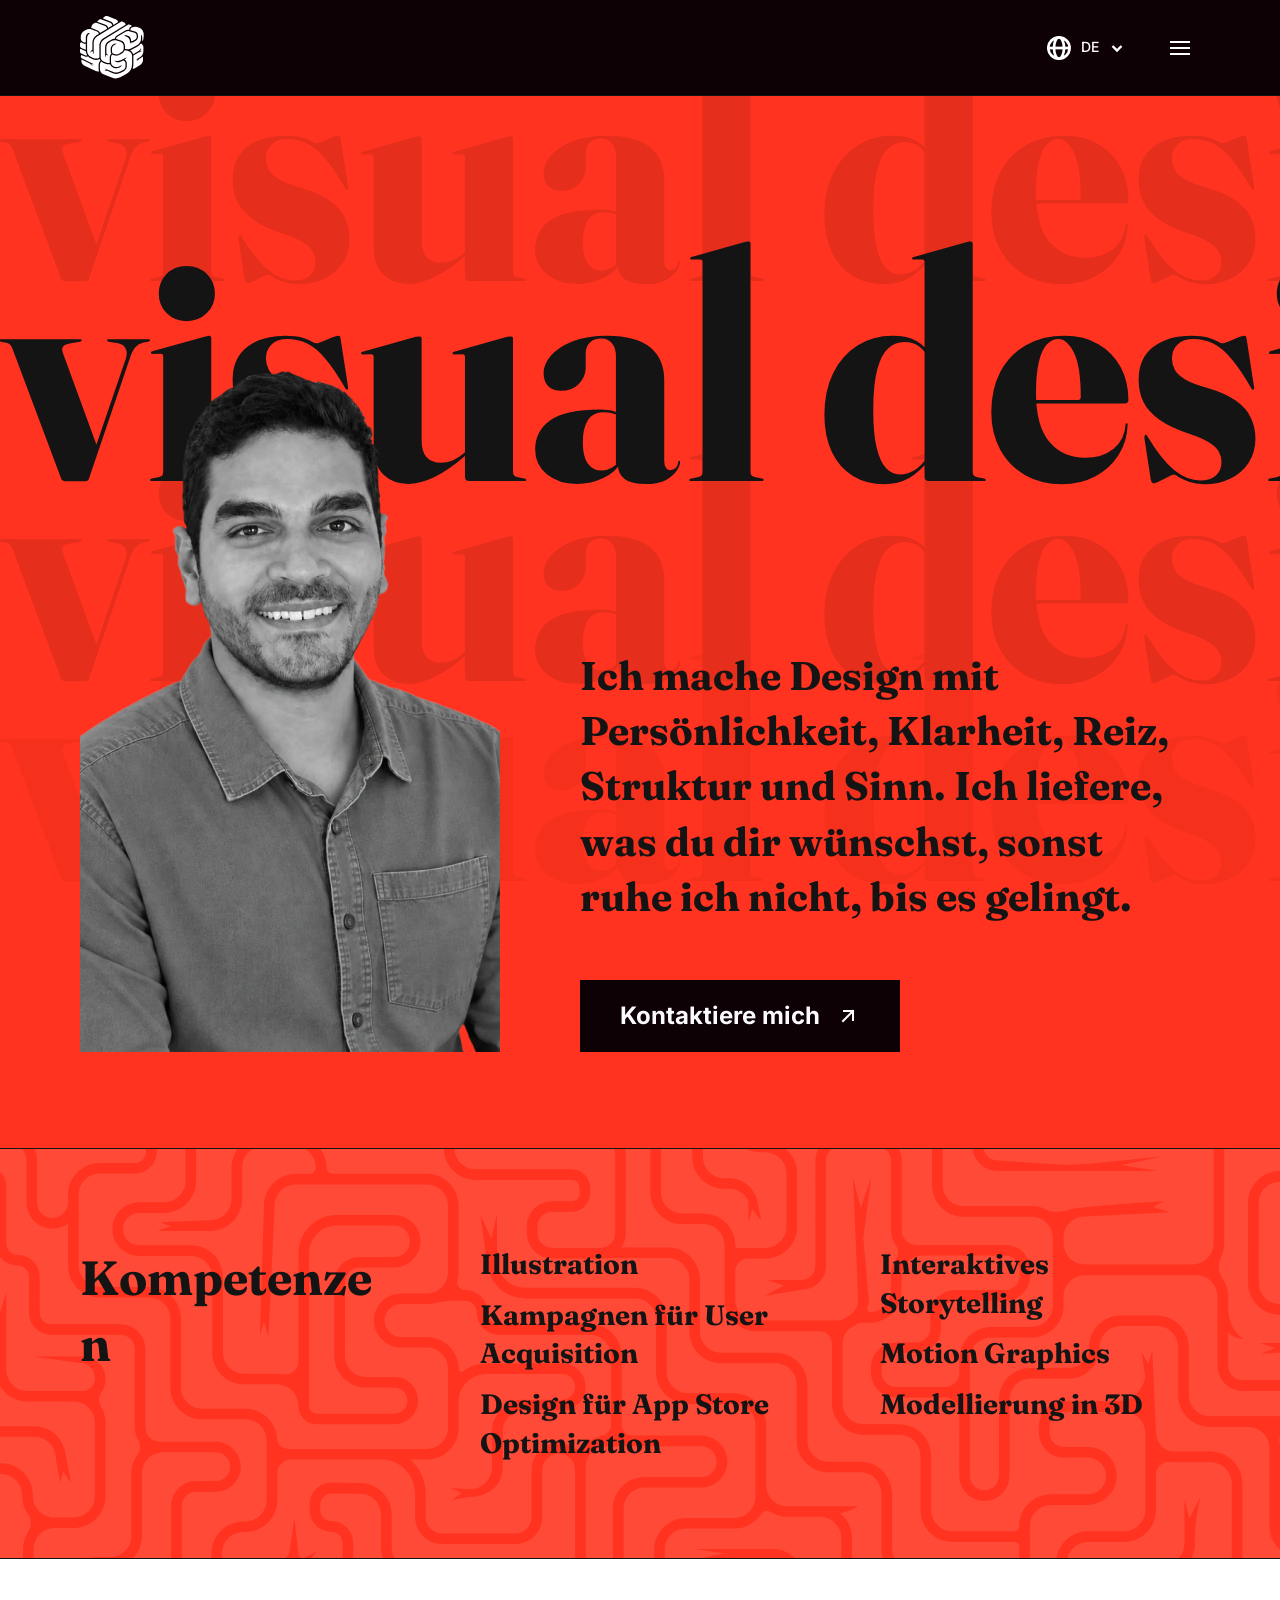
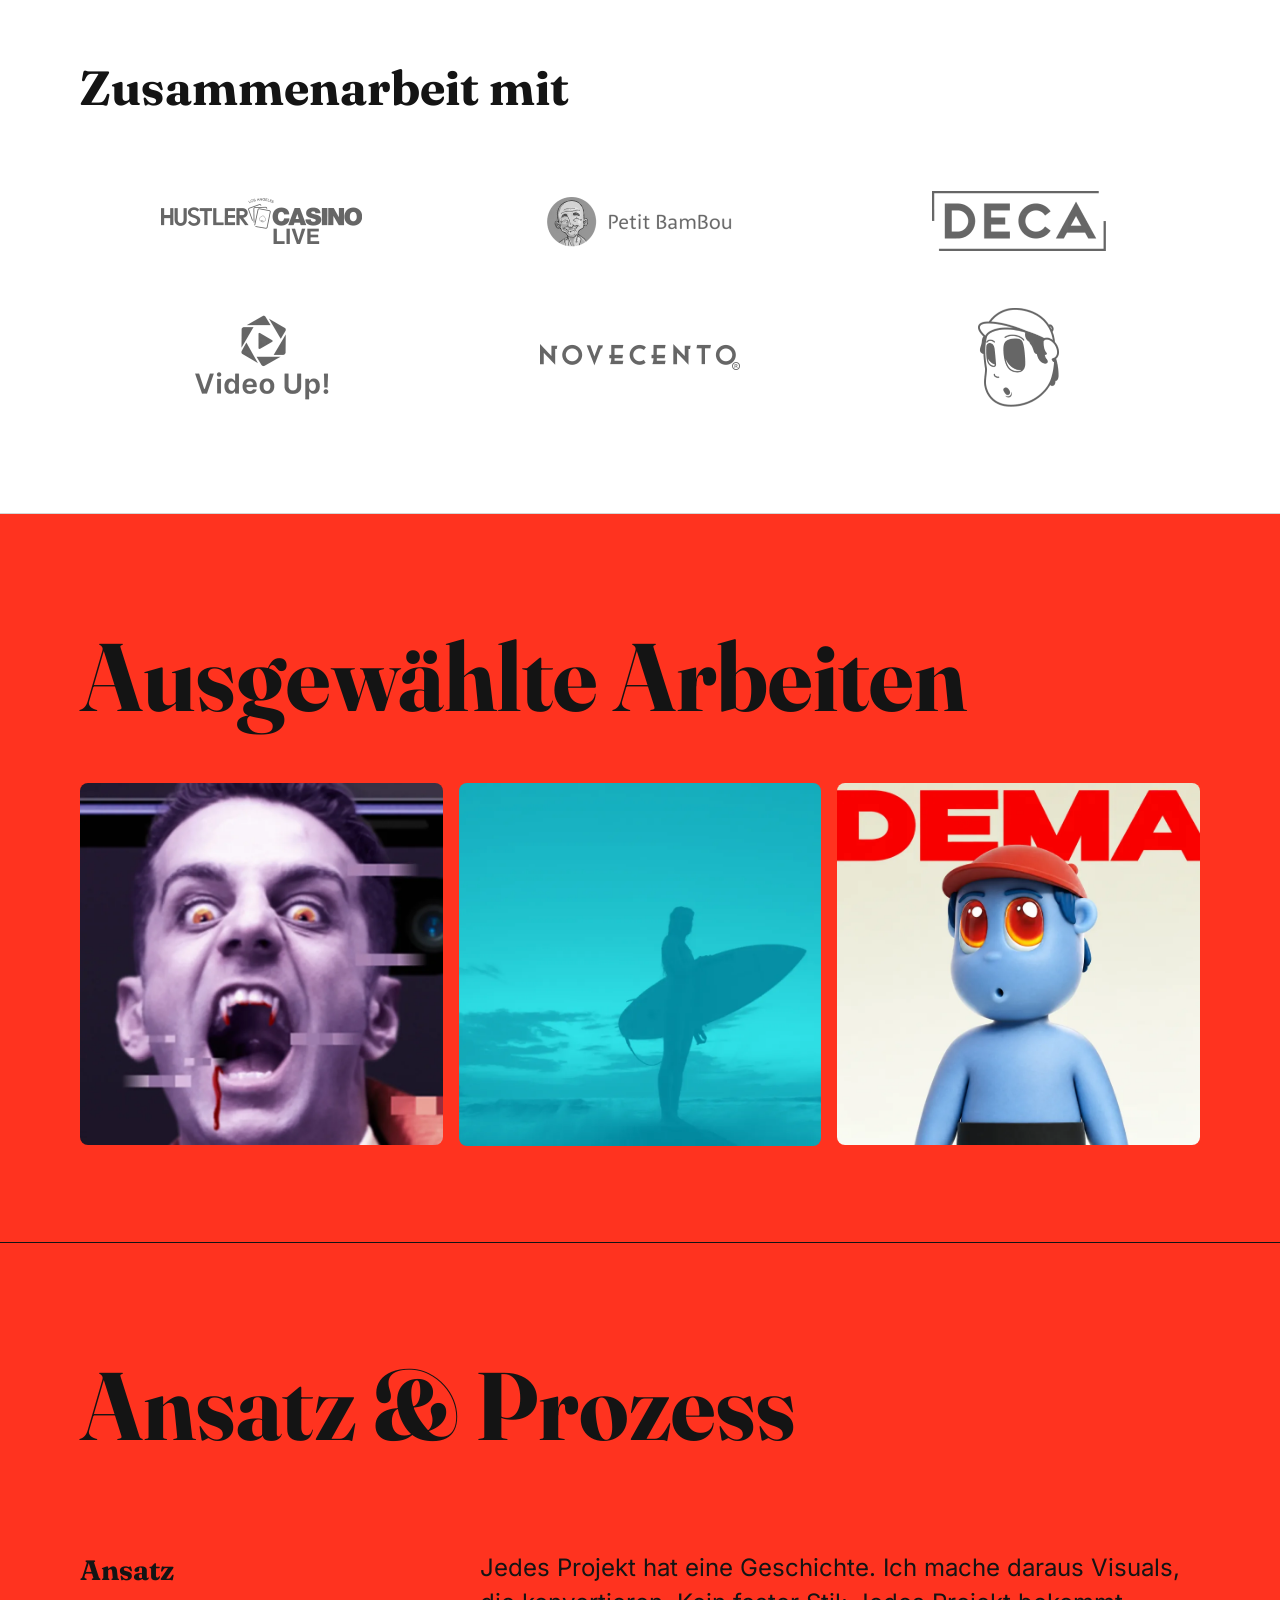
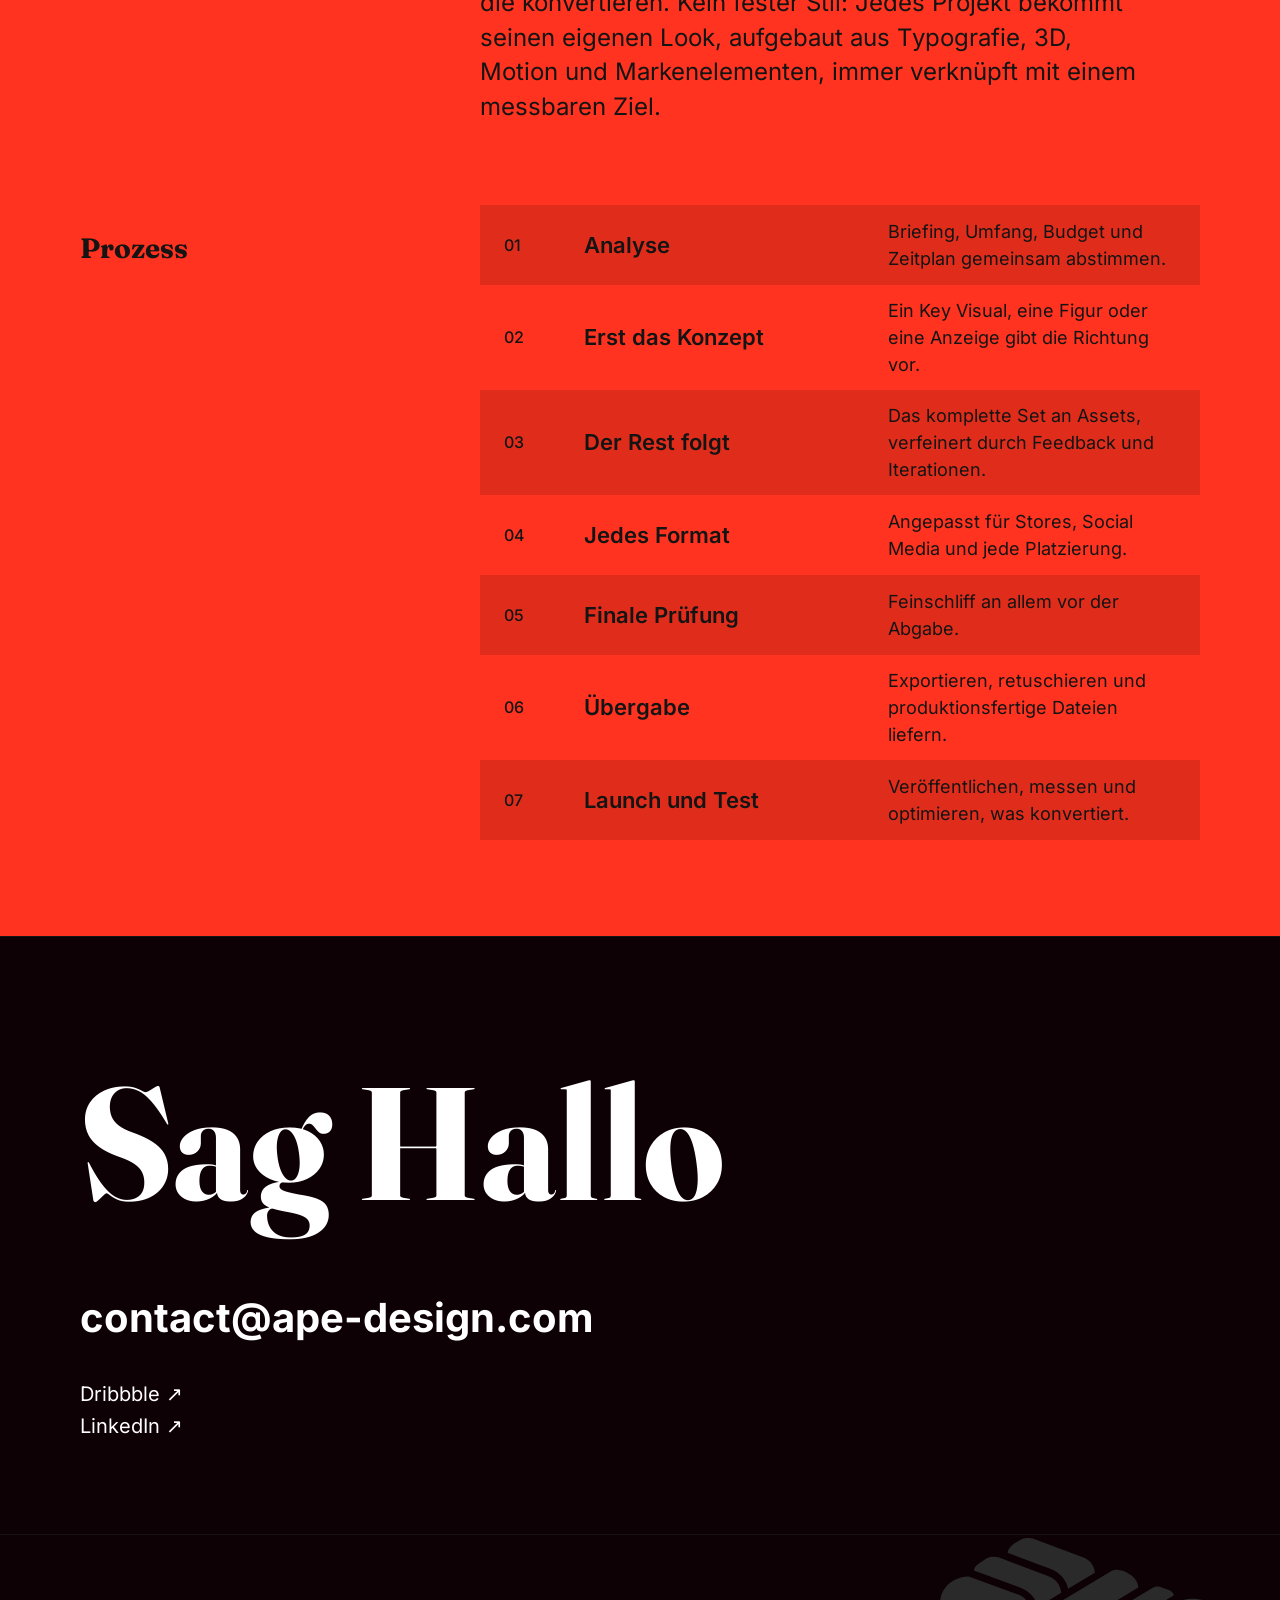
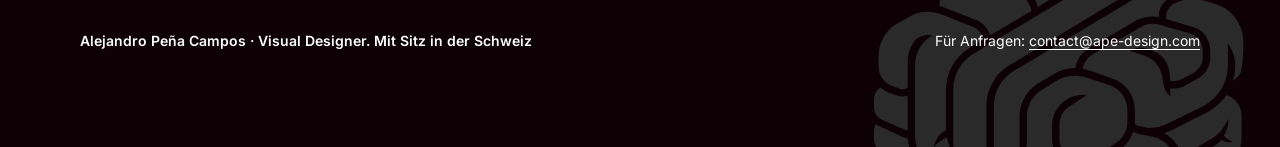
==== de/index.html @ a5b72cf6 "Add German and Spanish versions of the site Every page now has a twin in de/ and es/. The language m" ====
<!doctype html>
<html lang="de">
<head>
  <meta charset="utf-8">
  <meta name="viewport" content="width=device-width, initial-scale=1">
  <title>Alejandro Peña Campos · Visual Designer in der Schweiz</title>
  <meta name="description" content="Visual Designer mit Sitz in der Schweiz. ASO und UA Creatives, Illustration, Motion Graphics und 3D für Apps und Marken wie Video Up!, Petit BamBou und DeMajo.">
  <link rel="canonical" href="https://ape-design.com/de/">
  <link rel="alternate" hreflang="en" href="https://ape-design.com/">
  <link rel="alternate" hreflang="de" href="https://ape-design.com/de/">
  <link rel="alternate" hreflang="es" href="https://ape-design.com/es/">
  <link rel="alternate" hreflang="x-default" href="https://ape-design.com/">
  <meta name="author" content="Alejandro Peña Campos">
  <meta name="theme-color" content="#0d0106">

  <!-- Sharing preview (WhatsApp, LinkedIn, X) -->
  <meta property="og:title" content="Alejandro Peña Campos · Visual Designer in der Schweiz">
  <meta property="og:description" content="Visual Designer mit Sitz in der Schweiz. ASO und UA Creatives, Illustration, Motion Graphics und 3D für Apps und Marken wie Video Up!, Petit BamBou und DeMajo.">
  <meta property="og:image" content="https://ape-design.com/assets/img/og-image.jpg">
  <meta property="og:image:width" content="1200">
  <meta property="og:image:height" content="630">
  <meta property="og:image:alt" content="Alejandro Peña Campos, Visual Designer, vor den Worten visual designer">
  <meta property="og:url" content="https://ape-design.com/de/">
  <meta property="og:type" content="website">
  <meta property="og:site_name" content="ape-design">
  <meta property="og:locale" content="de_CH">
  <meta property="og:locale:alternate" content="en_US">
  <meta property="og:locale:alternate" content="es_ES">
  <meta name="twitter:card" content="summary_large_image">

  <!-- Structured data for search engines -->
  <script type="application/ld+json">
  {
    "@context": "https://schema.org",
    "@graph": [
      {
        "@type": "WebSite",
        "@id": "https://ape-design.com/#website",
        "url": "https://ape-design.com/",
        "name": "ape-design",
        "inLanguage": ["en", "de", "es"],
        "publisher": {
          "@id": "https://ape-design.com/#person"
        }
      },
      {
        "@type": "ProfilePage",
        "@id": "https://ape-design.com/de/#profile",
        "url": "https://ape-design.com/de/",
        "inLanguage": "de",
        "name": "Alejandro Peña Campos · Visual Designer",
        "mainEntity": {
          "@id": "https://ape-design.com/#person"
        }
      },
      {
        "@type": "Person",
        "@id": "https://ape-design.com/#person",
        "name": "Alejandro Peña Campos",
        "jobTitle": "Visual Designer",
        "description": "Visual Designer, spezialisiert auf ASO und UA Creatives, Illustration, Motion Graphics und 3D.",
        "url": "https://ape-design.com/",
        "image": "https://ape-design.com/assets/img/portrait.webp",
        "email": "mailto:contact@ape-design.com",
        "address": {
          "@type": "PostalAddress",
          "addressCountry": "CH"
        },
        "knowsAbout": [
          "Illustration",
          "UA creative campaigns",
          "App Store Optimization design",
          "Interactive storytelling",
          "Motion graphics",
          "3D modelling"
        ],
        "sameAs": [
          "https://www.linkedin.com/in/apenha/"
        ]
      }
    ]
  }
  </script>

  <link rel="icon" href="../assets/img/favicon.svg" type="image/svg+xml">
  <link rel="preload" href="../assets/fonts/fraunces-bold.woff2" as="font" type="font/woff2" crossorigin>
  <link rel="preload" href="../assets/fonts/inter-variable.woff2" as="font" type="font/woff2" crossorigin>
  <link rel="preload" href="../assets/img/portrait.webp" as="image" fetchpriority="high">
  <!-- main.css imports the files below; preloading them saves a round trip -->
  <link rel="preload" href="../assets/css/reset.css" as="style">
  <link rel="preload" href="../assets/css/tokens.css" as="style">
  <link rel="preload" href="../assets/css/base.css" as="style">
  <link rel="preload" href="../assets/css/layout.css" as="style">
  <link rel="preload" href="../assets/css/components.css" as="style">
  <link rel="preload" href="../assets/css/motion.css" as="style">
  <link rel="stylesheet" href="../assets/css/main.css">

  <script>document.documentElement.classList.add("js");</script>
  <script defer src="../assets/js/ui.js"></script>
  <script defer src="../assets/js/motion.js"></script>
  <script defer src="../assets/js/main.js"></script>
</head>
<body class="page-about">
  <a class="skip-link" href="#main">Zum Inhalt springen</a>

  <!-- SITE HEADER: keep identical on every page -->
  <header class="site-header">
    <a class="site-logo" href="index.html">
      <img src="../assets/img/logo-ape-white.svg" width="65" height="63" alt="ape-design, Startseite">
    </a>
    <div class="header-actions">
      <div class="lang">
          <button class="lang-toggle" type="button" aria-expanded="false" aria-controls="lang-menu-header" data-lang-toggle>
            <svg class="icon icon-globe" viewBox="0 0 24 24" aria-hidden="true"><path d="M12 22.6C17.8 22.6 22.6 17.8 22.6 12C22.6 6.1 17.8 1.3 12 1.3C6.1 1.3 1.3 6.1 1.3 12C1.3 17.8 6.1 22.6 12 22.6Z"/><path d="M1.5 12H22.5"/><path d="M12 22.6C14.7 22.6 17 17.8 17 12C17 6.1 14.7 1.3 12 1.3C9.2 1.3 7 6.1 7 12C7 17.8 9.2 22.6 12 22.6Z"/></svg>
            <span class="text-language"><span class="visually-hidden">Sprache: </span>DE</span>
            <svg class="icon icon-sm" viewBox="0 0 14 14" aria-hidden="true"><path d="M2.5 5L7 9.5L11.5 5"/></svg>
          </button>
          <ul class="lang-menu text-language" id="lang-menu-header" role="list" hidden>
            <li><a class="lang-option" href="index.html" hreflang="de" lang="de" aria-label="Deutsch" aria-current="true">DE</a></li>
            <li><a class="lang-option" href="../index.html" hreflang="en" lang="en" aria-label="English">EN</a></li>
            <li><a class="lang-option" href="../es/index.html" hreflang="es" lang="es" aria-label="Español">ES</a></li>
          </ul>
        </div>
      <button class="icon-button" type="button" aria-haspopup="dialog" aria-expanded="false" aria-controls="site-menu" data-menu-open>
        <svg class="icon" viewBox="0 0 24 24" aria-hidden="true"><path d="M3 6H21M3 12H21M3 18H21"/></svg>
        <span class="visually-hidden">Menü öffnen</span>
      </button>
    </div>
  </header>

  <!-- MENU OVERLAY: opened by the menu button, keep identical on every page -->
  <dialog class="site-menu" id="site-menu" aria-label="Menü">
    <div class="site-menu-inner">
      <a class="site-logo" href="index.html">
        <img src="../assets/img/logo-ape-white.svg" width="65" height="63" alt="ape-design, Startseite">
      </a>
      <ul class="menu-info text-caption" role="list">
        <li class="menu-info-item">
          <svg class="icon icon-lg" viewBox="0 0 32 32" aria-hidden="true"><path d="M16 2V30M3.8 9L28.1 23M3.8 23L28.1 9"/></svg>
          <p>Weltweit tätig<br>MEZ, Ortszeit</p>
        </li>
        <li class="menu-info-item">
          <svg class="icon icon-lg" viewBox="0 0 32 32" aria-hidden="true"><path d="M30.2 6.7H1.7V25.2H30.2V6.7Z"/><path d="M1.7 6.7L16 17.5L30.2 6.7"/></svg>
          <p>Für Anfragen<br><a href="mailto:contact@ape-design.com">contact@ape-design.com</a></p>
        </li>
      </ul>
      <div class="header-actions">
        <div class="lang">
          <button class="lang-toggle" type="button" aria-expanded="false" aria-controls="lang-menu-overlay" data-lang-toggle>
            <svg class="icon icon-globe" viewBox="0 0 24 24" aria-hidden="true"><path d="M12 22.6C17.8 22.6 22.6 17.8 22.6 12C22.6 6.1 17.8 1.3 12 1.3C6.1 1.3 1.3 6.1 1.3 12C1.3 17.8 6.1 22.6 12 22.6Z"/><path d="M1.5 12H22.5"/><path d="M12 22.6C14.7 22.6 17 17.8 17 12C17 6.1 14.7 1.3 12 1.3C9.2 1.3 7 6.1 7 12C7 17.8 9.2 22.6 12 22.6Z"/></svg>
            <span class="text-language"><span class="visually-hidden">Sprache: </span>DE</span>
            <svg class="icon icon-sm" viewBox="0 0 14 14" aria-hidden="true"><path d="M2.5 5L7 9.5L11.5 5"/></svg>
          </button>
          <ul class="lang-menu text-language" id="lang-menu-overlay" role="list" hidden>
            <li><a class="lang-option" href="index.html" hreflang="de" lang="de" aria-label="Deutsch" aria-current="true">DE</a></li>
            <li><a class="lang-option" href="../index.html" hreflang="en" lang="en" aria-label="English">EN</a></li>
            <li><a class="lang-option" href="../es/index.html" hreflang="es" lang="es" aria-label="Español">ES</a></li>
          </ul>
        </div>
        <button class="icon-button" type="button" data-menu-close>
          <svg class="icon" viewBox="0 0 24 24" aria-hidden="true"><path d="M6 6L18 18M18 6L6 18"/></svg>
          <span class="visually-hidden">Menü schliessen</span>
        </button>
      </div>
      <nav class="site-menu-nav" aria-label="Hauptmenü">
        <ul class="text-heading-s" role="list">
          <li><a href="index.html#work">Arbeiten</a></li>
          <li><a href="index.html">Über mich</a></li>
          <li><span class="menu-soon">Playground<span class="visually-hidden"> (bald verfügbar)</span></span></li>
          <li><a href="index.html#contact">Kontakt</a></li>
        </ul>
      </nav>
    </div>
  </dialog>

  <main id="main">
    <!-- HERO -->
    <section class="section hero" aria-labelledby="hero-title">
      <div class="hero-marquees" aria-hidden="true">
        <div class="marquee marquee--4">
          <div class="marquee-track">
            <span>visual designer</span>
            <span>visual designer</span>
            <span>visual designer</span>
            <span>visual designer</span>
          </div>
        </div>
        <div class="marquee marquee--3">
          <div class="marquee-track">
            <span>visual designer</span>
            <span>visual designer</span>
            <span>visual designer</span>
            <span>visual designer</span>
          </div>
        </div>
        <div class="marquee marquee--1">
          <div class="marquee-track">
            <span>visual designer</span>
            <span>visual designer</span>
            <span>visual designer</span>
            <span>visual designer</span>
          </div>
        </div>
        <div class="marquee marquee--2">
          <div class="marquee-track">
            <span>visual designer</span>
            <span>visual designer</span>
            <span>visual designer</span>
            <span>visual designer</span>
          </div>
        </div>
      </div>
      <div class="hero-intro">
        <div class="hero-portrait">
          <img src="../assets/img/portrait.webp" width="840" height="1472" alt="Porträt von Alejandro Peña Campos, lächelnd, im Jeanshemd" fetchpriority="high">
        </div>
        <div class="hero-copy">
          <h1 id="hero-title" class="visually-hidden">Alejandro Peña Campos, Visual Designer</h1>
          <p class="text-statement hero-statement"><span>Ich mache Design mit Persönlichkeit,</span> <span>Klarheit, Reiz, Struktur und Sinn.</span> <span>Ich liefere, was du dir wünschst, sonst</span> <span>ruhe ich nicht, bis es gelingt.</span></p>
          <a class="button" href="#contact">
            <span class="text-button">Kontaktiere mich</span>
            <svg class="icon" viewBox="0 0 24 24" aria-hidden="true"><path d="M7 17L17 7M17 16V7H8"/></svg>
          </a>
        </div>
      </div>
    </section>

    <!-- CAPABILITIES -->
    <section class="section capabilities" aria-labelledby="capabilities-title">
      <img class="capabilities-pattern" src="../assets/img/brain-pattern.svg" width="1440" height="480" alt="">
      <div class="capabilities-content" data-reveal-group>
        <h2 id="capabilities-title" class="text-heading-s" data-reveal>Kompetenzen</h2>
        <ul class="capabilities-list text-label" role="list" data-reveal>
          <li>Illustration</li>
          <li>Kampagnen für User Acquisition</li>
          <li>Design für App Store Optimization</li>
        </ul>
        <ul class="capabilities-list text-label" role="list" data-reveal>
          <li>Interaktives Storytelling</li>
          <li>Motion Graphics</li>
          <li>Modellierung in 3D</li>
        </ul>
      </div>
    </section>

    <!-- CLIENTS -->
    <section class="section stack clients" aria-labelledby="clients-title">
      <h2 id="clients-title" class="text-heading-s" data-reveal>Zusammenarbeit mit</h2>
      <ul class="logo-grid" role="list" data-reveal-group>
        <li class="logo-tile" data-reveal><img src="../assets/img/logo-hustler-casino-live.webp" width="201" height="46" alt="Hustler Casino Live" loading="lazy"></li>
        <li class="logo-tile" data-reveal><img src="../assets/img/logo-petit-bambou.webp" width="200" height="57" alt="Petit BamBou" loading="lazy"></li>
        <li class="logo-tile" data-reveal><img src="../assets/img/logo-deca-games.webp" width="174" height="60" alt="DECA Games" loading="lazy"></li>
        <li class="logo-tile" data-reveal><img src="../assets/img/logo-video-up.webp" width="155" height="97" alt="Video Up!" loading="lazy"></li>
        <li class="logo-tile" data-reveal><img src="../assets/img/logo-novecento.webp" width="200" height="26" alt="Novecento" loading="lazy"></li>
        <li class="logo-tile" data-reveal><img src="../assets/img/logo-demajo.webp" width="81" height="98" alt="DeMajo" loading="lazy"></li>
      </ul>
    </section>

    <!-- SELECTED WORK -->
    <section id="work" class="section stack work" aria-labelledby="work-title">
      <h2 id="work-title" class="text-heading-l" data-reveal>Ausgewählte Arbeiten</h2>
      <ul class="gallery" role="list" data-reveal-group>
        <li data-reveal>
          <a class="gallery-tile" href="video-up.html">
            <img src="../assets/img/tile-video-up.webp" width="832" height="832" alt="Key Visual für Video Up! zu Halloween: ein schreiender Vampir, verfremdet durch Glitches" loading="lazy">
            <span class="gallery-tile-overlay"><span class="text-body-medium">Video Up!</span></span>
          </a>
        </li>
        <li data-reveal>
          <a class="gallery-tile" href="petit-bambou.html">
            <img src="../assets/img/tile-petit-bambou.webp" width="832" height="832" alt="Kampagnenmotiv für Petit BamBou: die Silhouette eines Surfers in der Dämmerung, in Türkistönen" loading="lazy">
            <span class="gallery-tile-overlay"><span class="text-body-medium">Petit BamBou</span></span>
          </a>
        </li>
        <li data-reveal>
          <a class="gallery-tile" href="demajo.html">
            <img src="../assets/img/tile-demajo.webp" width="832" height="832" alt="Das Maskottchen von DeMajo in 3D: eine blaue Figur mit roter Kappe unter dem Schriftzug DEMAJO" loading="lazy">
            <span class="gallery-tile-overlay"><span class="text-body-medium">DeMajo</span></span>
          </a>
        </li>
      </ul>
    </section>

    <!-- APPROACH & PROCESS -->
    <section class="section stack approach" aria-labelledby="approach-title">
      <h2 id="approach-title" class="text-heading-l" data-reveal>Ansatz &amp; Prozess</h2>
      <div class="split" data-reveal>
        <h3 class="text-label">Ansatz</h3>
        <p class="text-lead">Jedes Projekt hat eine Geschichte. Ich mache daraus Visuals, die konvertieren. Kein fester Stil: Jedes Projekt bekommt seinen eigenen Look, aufgebaut aus Typografie, 3D, Motion und Markenelementen, immer verknüpft mit einem messbaren Ziel.</p>
      </div>
      <div class="split">
        <h3 class="text-label process-label" data-reveal>Prozess</h3>
        <ol class="process" role="list" data-reveal-group>
            <li class="process-step" data-reveal>
              <span class="process-step-number text-meta">01</span>
              <span class="process-step-title text-subtitle">Analyse</span>
              <span class="process-step-text text-body">Briefing, Umfang, Budget und Zeitplan gemeinsam abstimmen.</span>
            </li>
            <li class="process-step" data-reveal>
              <span class="process-step-number text-meta">02</span>
              <span class="process-step-title text-subtitle">Erst das Konzept</span>
              <span class="process-step-text text-body">Ein Key Visual, eine Figur oder eine Anzeige gibt die Richtung vor.</span>
            </li>
            <li class="process-step" data-reveal>
              <span class="process-step-number text-meta">03</span>
              <span class="process-step-title text-subtitle">Der Rest folgt</span>
              <span class="process-step-text text-body">Das komplette Set an Assets, verfeinert durch Feedback und Iterationen.</span>
            </li>
            <li class="process-step" data-reveal>
              <span class="process-step-number text-meta">04</span>
              <span class="process-step-title text-subtitle">Jedes Format</span>
              <span class="process-step-text text-body">Angepasst für Stores, Social Media und jede Platzierung.</span>
            </li>
            <li class="process-step" data-reveal>
              <span class="process-step-number text-meta">05</span>
              <span class="process-step-title text-subtitle">Finale Prüfung</span>
              <span class="process-step-text text-body">Feinschliff an allem vor der Abgabe.</span>
            </li>
            <li class="process-step" data-reveal>
              <span class="process-step-number text-meta">06</span>
              <span class="process-step-title text-subtitle">Übergabe</span>
              <span class="process-step-text text-body">Exportieren, retuschieren und produktionsfertige Dateien liefern.</span>
            </li>
            <li class="process-step" data-reveal>
              <span class="process-step-number text-meta">07</span>
              <span class="process-step-title text-subtitle">Launch und Test</span>
              <span class="process-step-text text-body">Veröffentlichen, messen und optimieren, was konvertiert.</span>
            </li>
        </ol>
      </div>
    </section>

    <!-- CONTACT SECTION -->
    <section id="contact" class="section stack contact" aria-labelledby="contact-title">
      <h2 id="contact-title" class="text-contact" data-reveal>Sag Hallo</h2>
      <a class="text-email contact-email" href="mailto:contact@ape-design.com" data-reveal>contact@ape-design.com</a>
      <ul class="contact-links text-link" role="list" data-reveal>
        <li><a href="https://dribbble.com/" target="_blank" rel="noopener">Dribbble ↗</a></li>
        <li><a href="https://www.linkedin.com/in/apenha/" target="_blank" rel="noopener">LinkedIn ↗</a></li>
      </ul>
    </section>
  </main>

  <!-- SITE FOOTER: keep identical on every page -->
  <footer class="site-footer">
    <img class="footer-brain" src="../assets/img/brand-brain.svg" width="371" height="358" alt="">
    <div class="footer-bar">
      <p class="text-caption-strong">Alejandro Peña Campos · Visual Designer. Mit Sitz in der Schweiz</p>
      <p class="text-caption">Für Anfragen: <a href="mailto:contact@ape-design.com">contact@ape-design.com</a></p>
    </div>
  </footer>
</body>
</html>
---- assets/css/tokens.css ----
/* tokens.css: every color, font, size and timing for the whole site.
   Values mirror the Figma "Design system" variables. Figma has three modes
   (Mobile 390, Tablet 768, Desktop 1440), so each size token is set three
   times: mobile first here, then overridden at 48em (768px) and 80em (1280px).
   Change a value here and it updates everywhere. */

/* Fonts are self hosted in assets/fonts. To switch the display font to
   The Henston, add its @font-face below and change --font-display. */
@font-face {
  font-family: "Fraunces";
  src: url("../fonts/fraunces-bold.woff2") format("woff2");
  font-weight: 700;
  font-style: normal;
  font-display: swap;
}

@font-face {
  font-family: "Inter";
  src: url("../fonts/inter-variable.woff2") format("woff2");
  font-weight: 400 700;
  font-style: normal;
  font-display: swap;
}

:root {
  /* Brand */
  --brand-coffee-bean: #0d0106;
  --brand-ghost-white: #fbfbff;
  --brand-scarlet-fire: #ff331f;
  --brand-scarlet-fire-deep: #e52e1c;
  --brand-scarlet-fire-faint: #f5311e;
  --brand-scarlet-fire-stripe: #e02d1b;
  --brand-scarlet-fire-glow: #ff4a37;
  --brand-vibrant-coral: #ff695c;

  /* Neutrals */
  --neutral-0: #ffffff;
  --neutral-100: #e8e8e8;
  --neutral-200: #d6d6d6;
  --neutral-400: #808080;
  --neutral-500: #737373;
  --neutral-600: #5c5c5c;
  --neutral-800: #2a2a2a;
  --neutral-900: #141414;

  /* Roles */
  --color-accent: var(--brand-scarlet-fire);
  --color-surface-inverse: var(--brand-coffee-bean);
  --color-on-inverse: var(--brand-ghost-white);
  --color-ink: var(--neutral-900);
  --color-ink-muted: var(--neutral-600);
  --color-line: var(--neutral-200);

  /* Font families */
  --font-display: "Fraunces", Georgia, "Times New Roman", serif;
  --font-body: "Inter", system-ui, -apple-system, "Segoe UI", Roboto, sans-serif;

  /* Type sizes (Mobile) */
  --type-caption: 13px;
  --type-meta: 14px;
  --type-body: 16px;
  --type-link: 16px;
  --type-lead: 18px;
  --type-subtitle: 18px;
  --type-label: 20px;
  --type-statement: 24px;
  --type-heading-s: 32px;
  --type-heading-l: 48px;
  --type-contact: 56px;
  --type-display: 144px;

  /* Line heights from the Figma text styles */
  --leading-display: 1.38;
  --leading-lead: 1.45;
  --leading-body: 1.5;
  --leading-subtitle: 1.3;

  /* Space (Mobile) */
  --space-3xs: 4px;
  --space-2xs: 8px;
  --space-xs: 8px;
  --space-s: 12px;
  --space-m: 16px;
  --space-l: 24px;
  --space-xl: 32px;
  --space-2xl: 40px;
  --space-3xl: 56px;

  /* Grid (Mobile) */
  --grid-margin: 20px;
  --grid-gutter: 12px;
  --grid-content: 1280px;

  /* Component sizes */
  --header-height: 96px;
  --label-column: 320px;
  --radius-tile: 8px;

  /* Motion */
  --dur-fast: 180ms;
  --dur-base: 400ms;
  --dur-slow: 900ms;
  --ease-out-expo: cubic-bezier(0.16, 1, 0.3, 1);
  --ease-in-out: cubic-bezier(0.65, 0, 0.35, 1);
  --marquee-loop: 40s;
}

/* Tablet mode (Figma frame 768) */
@media (min-width: 48em) {
  :root {
    --type-caption: 14px;
    --type-meta: 15px;
    --type-body: 17px;
    --type-link: 18px;
    --type-lead: 21px;
    --type-subtitle: 20px;
    --type-label: 24px;
    --type-statement: 32px;
    --type-heading-s: 40px;
    --type-heading-l: 72px;
    --type-contact: 112px;
    --type-display: 224px;

    --space-xs: 12px;
    --space-s: 16px;
    --space-m: 20px;
    --space-l: 32px;
    --space-xl: 48px;
    --space-2xl: 64px;
    --space-3xl: 80px;

    --grid-margin: 40px;
    --grid-gutter: 16px;
  }
}

/* Desktop mode (Figma frame 1440) */
@media (min-width: 80em) {
  :root {
    --type-caption: 14px;
    --type-meta: 16px;
    --type-body: 18px;
    --type-link: 20px;
    --type-lead: 24px;
    --type-subtitle: 22px;
    --type-label: 28px;
    --type-statement: 40px;
    --type-heading-s: 48px;
    --type-heading-l: 96px;
    --type-contact: 160px;
    --type-display: 320px;

    --space-m: 24px;
    --space-l: 40px;
    --space-xl: 56px;
    --space-2xl: 80px;
    --space-3xl: 96px;

    --grid-margin: 80px;
  }
}
---- assets/css/base.css ----
/* base.css: element defaults and the Figma text styles.
   Each .text-* class matches one Figma text style of the same name. */

html {
  scroll-behavior: smooth;
  scroll-padding-top: var(--space-l);
}

body {
  background: var(--color-surface-inverse);
  color: var(--color-ink);
  font-family: var(--font-body);
  font-size: var(--type-body);
  line-height: var(--leading-body);
}

:focus-visible {
  outline: 2px solid currentColor;
  outline-offset: 4px;
}

::selection {
  background: var(--color-surface-inverse);
  color: var(--color-on-inverse);
}

/* ── Display styles (font/display) ───────── */
.text-signature,
.text-contact,
.text-heading-l,
.text-heading-s,
.text-statement,
.text-label {
  font-family: var(--font-display);
  font-weight: 700;
  line-height: var(--leading-display);
  font-variation-settings: "SOFT" 0, "WONK" 1;
}

.text-signature { font-size: var(--type-display); }
.text-contact   { font-size: var(--type-contact); }
.text-heading-l { font-size: var(--type-heading-l); }
.text-heading-s { font-size: var(--type-heading-s); }
.text-statement { font-size: var(--type-statement); }
.text-label     { font-size: var(--type-label); }

/* ── Text styles (font/body) ─────────────── */
.text-lead {
  font-size: var(--type-lead);
  line-height: var(--leading-lead);
}

.text-subtitle {
  font-size: var(--type-subtitle);
  font-weight: 600;
  line-height: var(--leading-subtitle);
}

.text-body {
  font-size: var(--type-body);
  line-height: var(--leading-body);
}

.text-body-medium {
  font-size: var(--type-body);
  font-weight: 500;
  line-height: 1;
}

.text-meta {
  font-size: var(--type-meta);
  font-weight: 500;
  line-height: var(--leading-body);
}

.text-link {
  font-size: var(--type-link);
  line-height: 1.2;
}

.text-caption {
  font-size: var(--type-caption);
  line-height: var(--leading-lead);
}

.text-caption-strong {
  font-size: var(--type-caption);
  font-weight: 600;
  line-height: 1.2;
}

/* ── UI styles (font/body) ───────────────── */
.text-button {
  font-size: var(--type-lead);
  font-weight: 700;
  line-height: 1;
}

.text-email {
  font-size: var(--type-statement);
  font-weight: 700;
  line-height: 1.2;
}

.text-language {
  font-size: var(--type-caption);
  font-weight: 500;
  line-height: 1.2;
  letter-spacing: 0.04em;
}

/* ── Accessibility helpers ───────────────── */
.visually-hidden {
  position: absolute;
  width: 1px;
  height: 1px;
  overflow: hidden;
  clip-path: inset(50%);
  white-space: nowrap;
}

.skip-link {
  position: absolute;
  left: var(--grid-margin);
  top: -100%;
  z-index: 200;
  padding: var(--space-2xs) var(--space-m);
  background: var(--color-on-inverse);
  color: var(--color-ink);
  font-weight: 600;
}

.skip-link:focus { top: var(--space-2xs); }

@media (prefers-reduced-motion: reduce) {
  html { scroll-behavior: auto; }
}
---- assets/css/layout.css ----
/* layout.css: reusable layout building blocks.
   .section  full bleed band with the grid margin on both sides. Content is
             capped at --grid-content (1280px), so wide screens keep the
             Figma proportions instead of stretching.
   .stack    vertical rhythm, gap set with --stack-gap.
   .split    label column + body. Stacked on mobile and tablet, side by side
             on desktop (320px label, 80px gap), as in every Figma frame. */

.section {
  position: relative;
  padding-block: var(--space-3xl);
  padding-inline: max(var(--grid-margin), (100% - var(--grid-content)) / 2);
}

.stack {
  display: flex;
  flex-direction: column;
  gap: var(--stack-gap, var(--space-l));
}

.split {
  display: flex;
  flex-direction: column;
  gap: var(--split-gap, var(--space-m));
}

@media (min-width: 80em) {
  .split {
    flex-direction: row;
    align-items: flex-start;
    gap: var(--space-2xl);
  }

  .split > :first-child {
    flex: 0 0 var(--label-column);
  }

  .split > :last-child {
    flex: 1 1 0;
    min-width: 0;
  }
}
---- assets/css/components.css ----
/* components.css: one block per component, in page order.
   Search for the banner name (for example "Site header") to jump to it. */

/* ── Page surfaces ──────────────────────── */
.page-about main { background: var(--color-accent); }
.page-case main  { background: var(--neutral-0); }

/* ── Icons ──────────────────────────────── */
.icon {
  flex: none;
  width: 24px;
  height: 24px;
  fill: none;
  stroke: currentColor;
  stroke-width: 2;
  stroke-linecap: square;
}

.icon-sm { width: 14px; height: 14px; stroke-width: 2.4; stroke-linecap: butt; }
.icon-lg { width: 32px; height: 32px; stroke-width: 3.5; stroke-linecap: butt; }
.icon-globe { stroke-width: 2.7; stroke-linecap: butt; }

/* ── Site header ────────────────────────── */
.site-header {
  display: flex;
  align-items: center;
  justify-content: space-between;
  height: var(--header-height);
  padding-inline: max(var(--grid-margin), (100% - var(--grid-content)) / 2);
  background: var(--color-surface-inverse);
  border-bottom: 1px solid var(--neutral-900);
  color: var(--neutral-0);
}

.site-logo {
  display: block;
  flex: none;
}

.site-logo img {
  width: auto;
  height: 62.5px;
}

.header-actions {
  display: flex;
  align-items: center;
  gap: 32px;
}

.icon-button {
  display: grid;
  place-items: center;
  width: 40px;
  height: 40px;
  color: inherit;
  transition: opacity var(--dur-fast) ease;
}

.icon-button:hover { opacity: 0.7; }

/* ── Language selector and menu ─────────── */
.lang {
  position: relative;
}

.lang-toggle {
  display: flex;
  align-items: center;
  gap: 10px;
  padding: 8px 4px;
  color: inherit;
}

.lang-toggle .icon-sm {
  transition: rotate var(--dur-fast) ease;
}

.lang-toggle[aria-expanded="true"] .icon-sm { rotate: 180deg; }

.lang-menu {
  position: absolute;
  top: calc(100% + 8px);
  right: 0;
  z-index: 20;
  min-width: 130px;
  padding: 4px;
  background: var(--neutral-900);
  border: 1px solid var(--neutral-800);
}

.lang-menu[hidden] { display: none; }

.lang-option {
  display: flex;
  align-items: center;
  justify-content: space-between;
  width: 100%;
  padding: 12px 16px;
  color: var(--neutral-400);
  text-align: left;
}

.lang-option[aria-current="true"] {
  background: var(--neutral-800);
  color: var(--neutral-0);
}

.lang-option[aria-current="true"]::after {
  content: "";
  width: 6px;
  height: 6px;
  border-radius: 50%;
  background: var(--color-accent);
}

.lang-option:hover { color: var(--neutral-0); }

/* ── Menu overlay ───────────────────────── */
.site-menu {
  position: fixed;
  inset: 0 0 auto;
  width: 100%;
  max-width: none;
  max-height: 100dvh;
  margin: 0;
  padding: 0 max(var(--grid-margin), (100% - var(--grid-content)) / 2) 40px;
  border: 0;
  background: var(--neutral-900);
  color: var(--neutral-0);
  overflow-y: auto;
}

.site-menu::backdrop { background: transparent; }

.site-menu-inner {
  display: grid;
  grid-template-columns: auto 1fr;
  grid-template-rows: var(--header-height) auto 1fr;
  grid-template-areas:
    "logo actions"
    "nav nav"
    "info info";
  align-items: center;
  min-height: calc(100dvh - 40px);
}

.site-menu .site-logo   { grid-area: logo; }
.site-menu .menu-info   { grid-area: info; }
.site-menu .header-actions { grid-area: actions; justify-self: end; }
.site-menu-nav          { grid-area: nav; }

.site-menu-inner > .site-logo,
.site-menu-inner > .header-actions {
  height: var(--header-height);
  display: flex;
  align-items: center;
}

.menu-info {
  display: flex;
  flex-direction: column;
  gap: 16px;
  align-self: end;
}

.menu-info-item {
  display: flex;
  align-items: center;
  gap: 12px;
  white-space: nowrap;
}

.menu-info a { text-decoration: underline; text-underline-offset: 0.2em; }

.site-menu-nav {
  align-self: start;
  padding-top: 72px;
}

.site-menu-nav ul {
  display: flex;
  flex-direction: column;
  gap: 8px;
  text-transform: uppercase;
}

.site-menu-nav a {
  transition: color var(--dur-fast) ease;
}

.site-menu-nav a:hover,
.site-menu-nav a[aria-current="page"] { color: var(--color-accent); }

.menu-soon {
  color: var(--neutral-600);
  cursor: default;
}

@media (min-width: 48em) {
  .site-menu-inner {
    grid-template-columns: auto 1fr auto;
    grid-template-rows: var(--header-height) auto;
    grid-template-areas:
      "logo info actions"
      "nav nav nav";
    min-height: 0;
  }

  .menu-info {
    flex-direction: row;
    gap: 48px;
    align-self: center;
    justify-self: center;
  }

  .site-menu-nav { padding-top: 48px; }

  .site-menu-nav ul {
    flex-direction: row;
    flex-wrap: wrap;
    align-items: baseline;
    gap: 8px 56px;
  }
}

/* ── Button ─────────────────────────────── */
.button {
  display: inline-flex;
  align-items: center;
  align-self: flex-start;
  gap: var(--space-s);
  padding: var(--space-m) var(--space-l);
  background: var(--color-surface-inverse);
  color: var(--color-on-inverse);
  transition: background-color var(--dur-fast) ease;
}

.button .icon {
  transition: translate var(--dur-base) var(--ease-out-expo);
}

.button:hover { background: var(--neutral-800); }
.button:hover .icon { translate: 3px -3px; }
.button:active { scale: 0.98; }

/* ── Hero ───────────────────────────────── */
.hero {
  position: relative;
  overflow: hidden;
  padding-top: 100px;
  padding-bottom: 96px;
  border-bottom: 1px solid var(--neutral-900);
}

.hero-intro {
  position: relative;
  z-index: 1;
  display: flex;
  flex-direction: column;
  gap: var(--space-2xl);
}

.hero-portrait {
  width: 240px;
  aspect-ratio: 420 / 736;
}

.hero-portrait img {
  width: 100%;
  height: 100%;
  object-fit: cover;
}

.hero-copy {
  container-type: inline-size;
  display: flex;
  flex-direction: column;
  gap: var(--space-xl);
  color: var(--neutral-900);
}

@container (min-width: 780px) {
  .hero-statement > span { display: block; }
}

@media (min-width: 48em) {
  .hero { padding-top: 156px; }
  .hero-portrait { width: 320px; }
}

@media (min-width: 80em) {
  .hero { padding-top: 220px; }

  .hero-intro {
    flex-direction: row;
    align-items: flex-end;
  }

  .hero-portrait { flex: 0 0 420px; }
  .hero-copy { flex: 1 1 0; min-width: 0; }
}

/* ── Hero marquees ──────────────────────── */
/* Four rows of "visual designer" drift behind the intro. Row 02 (ink) runs
   right to left, the three red rows run left to right. Each track holds four
   copies, so moving it by 25% equals exactly one word and loops seamlessly. */
.hero-marquees {
  position: absolute;
  inset: 0;
  z-index: 0;
  overflow: hidden;
  pointer-events: none;
  font-family: var(--font-display);
  font-size: var(--type-display);
  font-weight: 700;
  line-height: var(--leading-display);
  font-variation-settings: "SOFT" 0, "WONK" 1;
}

.marquee {
  position: absolute;
  left: 0;
  top: calc(0.153em + var(--row-offset) * 0.625em);
  white-space: nowrap;
}

.marquee-track {
  display: flex;
  width: max-content;
}

.marquee-track > span { padding-inline-end: var(--marquee-gap, 0.571em); }

.marquee--1 { --row-offset: -1; color: var(--brand-scarlet-fire-deep); }
.marquee--2 { --row-offset: 0;  color: var(--neutral-900); --marquee-gap: 0.469em; }
.marquee--3 { --row-offset: 1;  color: var(--brand-scarlet-fire-deep); }
.marquee--4 { --row-offset: 2;  color: var(--brand-scarlet-fire-faint); }

/* Paint order matches Figma: 04 at the back, ink row 02 at the front. */
.marquee--4 { z-index: 0; }
.marquee--3 { z-index: 1; }
.marquee--1 { z-index: 2; }
.marquee--2 { z-index: 3; }

/* ── Capabilities ───────────────────────── */
.capabilities {
  overflow: hidden;
  border-bottom: 1px solid var(--neutral-900);
}

.capabilities-pattern {
  position: absolute;
  left: 0;
  top: 50%;
  width: 100%;
  height: 480px;
  object-fit: cover;
  translate: 0 -50%;
  pointer-events: none;
}

.capabilities-content {
  position: relative;
  display: grid;
  gap: var(--space-l);
  color: var(--neutral-900);
}

.capabilities-list {
  display: flex;
  flex-direction: column;
  gap: 12px;
}

@media (min-width: 48em) {
  .capabilities-content {
    grid-template-columns: 1fr 1fr;
    gap: var(--space-l) var(--grid-gutter);
  }

  .capabilities-content > h2 { grid-column: 1 / -1; }
}

@media (min-width: 80em) {
  .capabilities-content {
    grid-template-columns: var(--label-column) 1fr 1fr;
    column-gap: var(--space-2xl);
  }

  .capabilities-content > h2 { grid-column: auto; }
}

/* ── Clients ────────────────────────────── */
.clients {
  background: var(--neutral-0);
  border-bottom: 1px solid var(--color-line);
  color: var(--neutral-900);
}

.logo-grid {
  display: grid;
  grid-template-columns: repeat(2, minmax(0, 1fr));
  gap: var(--grid-gutter);
}

.logo-tile {
  display: grid;
  place-items: center;
  height: 96px;
}

.logo-tile img {
  max-width: none;
  scale: 0.7;
}

@media (min-width: 48em) {
  .logo-tile { height: 120px; }
  .logo-tile img { scale: 1; }
}

@media (min-width: 80em) {
  .logo-grid { grid-template-columns: repeat(3, minmax(0, 1fr)); }
}

/* ── Selected work ──────────────────────── */
.work {
  border-bottom: 1px solid var(--neutral-900);
  color: var(--neutral-900);
}

.gallery {
  display: grid;
  gap: var(--grid-gutter);
}

@media (min-width: 48em) {
  .gallery { grid-template-columns: repeat(3, 1fr); }
}

/* ── Gallery tile ───────────────────────── */
.gallery-tile {
  position: relative;
  display: block;
  aspect-ratio: 1;
  overflow: hidden;
  border-radius: var(--radius-tile);
}

.gallery-tile img {
  width: 100%;
  height: 100%;
  object-fit: cover;
}

.gallery-tile-overlay {
  position: absolute;
  inset: 0;
  display: grid;
  place-items: center;
  background: var(--neutral-900);
  color: var(--neutral-0);
  opacity: 0;
  transition: opacity var(--dur-base) var(--ease-out-expo);
}

.gallery-tile:hover .gallery-tile-overlay,
.gallery-tile:focus-visible .gallery-tile-overlay { opacity: 1; }

/* ── Approach & Process ─────────────────── */
.approach {
  --stack-gap: var(--space-2xl);
  border-bottom: 1px solid var(--neutral-900);
  color: var(--neutral-900);
}

.approach .split { --split-gap: 16px; }

.process-label { padding-top: 24px; }

@media (min-width: 48em) {
  .approach .split { --split-gap: 24px; }
}

/* ── Process step ───────────────────────── */
.process-step {
  display: flex;
  flex-direction: column;
  gap: 4px;
  padding: 16px;
}

.process-step:nth-child(odd) { background: var(--brand-scarlet-fire-stripe); }

@media (min-width: 48em) {
  .process-step {
    flex-direction: row;
    align-items: center;
    gap: 24px;
    min-height: 80px;
    padding: 12px 24px;
  }

  .process-step-number { flex: 0 0 56px; }
  .process-step-title  { flex: 0 0 280px; }
  .process-step-text   { flex: 1 1 0; min-width: 0; }
}

/* ── Contact section ────────────────────── */
.contact {
  --stack-gap: var(--space-l);
  background: var(--color-surface-inverse);
  border-bottom: 1px solid var(--neutral-900);
  color: var(--neutral-0);
}

.contact-email {
  align-self: flex-start;
  overflow-wrap: anywhere;
  transition: color var(--dur-fast) ease;
}

.contact-links {
  display: flex;
  flex-direction: column;
  align-items: flex-start;
  gap: 8px;
}

.contact-email:hover,
.contact-links a:hover { color: var(--color-accent); }

.contact-links a { transition: color var(--dur-fast) ease; }

/* ── Site footer ────────────────────────── */
.site-footer {
  position: relative;
  overflow: hidden;
  padding-block: var(--space-3xl);
  padding-inline: max(var(--grid-margin), (100% - var(--grid-content)) / 2);
  background: var(--color-surface-inverse);
  color: var(--neutral-0);
}

.footer-brain {
  position: absolute;
  top: 0;
  right: -24px;
  width: 223px;
  height: auto;
  pointer-events: none;
}

.footer-bar {
  position: relative;
  display: flex;
  flex-direction: column;
}

.footer-bar a { text-decoration: underline; text-underline-offset: 0.2em; }

@media (min-width: 48em) {
  .footer-brain {
    top: 3px;
    right: 35px;
    width: 371px;
  }

  .footer-bar {
    flex-direction: row;
    justify-content: space-between;
    align-items: baseline;
    gap: var(--space-m);
  }
}

/* ── Case study: intro ──────────────────── */
.case-intro {
  --stack-gap: var(--space-l);
  padding-bottom: var(--space-2xl);
  color: var(--neutral-900);
}

.case-eyebrow,
.media-group figcaption,
.next-project-label { color: var(--color-ink-muted); }

.case-lead { max-width: 880px; }

/* ── Case study: overview ───────────────── */
.case-overview {
  --split-gap: var(--space-s);
  padding-top: 0;
  color: var(--neutral-900);
}

.case-overview p { max-width: 880px; }

/* ── Case study: media groups ───────────── */
.case-work {
  --stack-gap: var(--space-2xl);
  padding-top: 0;
}

.media-group {
  display: flex;
  flex-direction: column;
  gap: var(--space-s);
}

.media-grid {
  display: grid;
  grid-template-columns: repeat(var(--cols-mobile, 2), 1fr);
  gap: var(--grid-gutter);
}

.media-grid img {
  width: 100%;
  height: auto;
  aspect-ratio: var(--ratio, 1);
  object-fit: cover;
  border-radius: var(--radius-tile);
}

.media-grid--cpp        { --cols: 3; --ratio: 416 / 902; }
.media-grid--screens    { --cols: 4; --ratio: 308 / 668; }
.media-grid--posts      { --cols: 3; }
.media-grid--mascots    { --cols: 2; }
.media-grid--covers     { --cols: 2; --ratio: 632 / 1370; }

/* Mobile: these rows become horizontal scroll strips, 160px per item. */
.media-grid--scroll {
  grid-template-columns: none;
  grid-auto-flow: column;
  grid-auto-columns: 160px;
  overflow-x: auto;
  scroll-snap-type: x mandatory;
  overscroll-behavior-x: contain;
  scrollbar-width: none;
}

.media-grid--scroll::-webkit-scrollbar { display: none; }
.media-grid--scroll > * { scroll-snap-align: start; }

@media (min-width: 48em) {
  .media-grid,
  .media-grid--scroll {
    grid-template-columns: repeat(var(--cols, 2), 1fr);
    grid-auto-flow: row;
    overflow: visible;
  }
}

/* ── Case study: next project ───────────── */
.next-project {
  padding-top: 0;
  color: var(--neutral-900);
}

.next-project-link {
  display: flex;
  flex-direction: column;
  gap: 16px;
  padding-top: var(--space-l);
  border-top: 1px solid var(--color-line);
}

.next-project-title {
  display: flex;
  flex-wrap: wrap;
  align-items: center;
  gap: 8px 16px;
}

.next-project-title .icon {
  width: 48px;
  height: 48px;
  stroke-width: 1.5;
  transition: translate var(--dur-base) var(--ease-out-expo);
}

.next-project-link:hover .icon { translate: 6px -6px; }

/* ── 404 ────────────────────────────────── */
.not-found {
  --stack-gap: var(--space-l);
  min-height: calc(100svh - var(--header-height));
  justify-content: center;
  color: var(--neutral-900);
}

.not-found a { text-decoration: underline; text-underline-offset: 0.2em; }
---- assets/css/motion.css ----
/* motion.css: CSS only animation and the reduced motion safety net.
   Motion plan (see assets/js/motion.js for the scroll part):
   1. Hero moment: four "visual designer" rows drift in opposite directions
      while the portrait and statement rise in on load.
   2. Supporting: sections and tiles fade up once as they scroll into view.
   3. Micro: tile overlay, button arrow, link colors, menu sheet slide.
   4. Transitions: pages cross fade (View Transitions API).
   5. Reduced motion: marquees freeze in their Figma composition, nothing
      moves, content simply appears.
   The hero entrance needs the "js" class on <html> (set in each page head).
   Reveals need "motion-ready", added by motion.js. Without JavaScript
   nothing is ever hidden. */

/* ── Hero marquees ──────────────────────── */
@keyframes marquee-rtl {
  from { transform: translateX(0); }
  to   { transform: translateX(-25%); }
}

@keyframes marquee-ltr {
  from { transform: translateX(-25%); }
  to   { transform: translateX(0); }
}

/* Negative delays start each row at its Figma position. */
.marquee-track {
  animation: marquee-ltr var(--marquee-loop) linear infinite;
  animation-delay: var(--marquee-phase, 0s);
}

.marquee--1 .marquee-track { --marquee-phase: -9.6s; }
.marquee--2 .marquee-track { --marquee-phase: -10.6s; animation-name: marquee-rtl; }
.marquee--3 .marquee-track { --marquee-phase: -19.6s; }
.marquee--4 .marquee-track { --marquee-phase: -39.6s; }

/* ── Scroll reveals ─────────────────────── */
.motion-ready [data-reveal] {
  opacity: 0;
  translate: 0 32px;
  transition:
    opacity var(--dur-slow) var(--ease-out-expo),
    translate var(--dur-slow) var(--ease-out-expo);
  transition-delay: var(--reveal-delay, 0ms);
}

.motion-ready [data-reveal][data-state="visible"] {
  opacity: 1;
  translate: 0 0;
}

/* ── Hero entrance ──────────────────────── */
@keyframes portrait-rise {
  from { opacity: 0; translate: 0 48px; }
}

@keyframes line-rise {
  from { opacity: 0; translate: 0 0.6em; }
}

.js .hero-portrait img {
  animation: portrait-rise 1.2s var(--ease-out-expo) both;
}

/* Narrow screens: the statement rises as one block. Wide screens: line by line. */
.js .hero-statement {
  animation: line-rise 1s var(--ease-out-expo) 150ms both;
}

.js .hero-copy .button {
  animation: line-rise 1s var(--ease-out-expo) 520ms both;
}

@container (min-width: 780px) {
  .js .hero-statement { animation: none; }

  .js .hero-statement > span {
    animation: line-rise 1s var(--ease-out-expo) both;
  }

  .js .hero-statement > span:nth-child(1) { animation-delay: 150ms; }
  .js .hero-statement > span:nth-child(2) { animation-delay: 230ms; }
  .js .hero-statement > span:nth-child(3) { animation-delay: 310ms; }
  .js .hero-statement > span:nth-child(4) { animation-delay: 390ms; }
}

/* ── Menu overlay ───────────────────────── */
.site-menu {
  transition:
    translate var(--dur-base) var(--ease-out-expo),
    opacity var(--dur-base) var(--ease-out-expo),
    overlay var(--dur-base) allow-discrete,
    display var(--dur-base) allow-discrete;
  translate: 0 -24px;
  opacity: 0;
}

.site-menu[open] {
  translate: 0 0;
  opacity: 1;
}

@starting-style {
  .site-menu[open] {
    translate: 0 -24px;
    opacity: 0;
  }
}

/* ── Page transitions ───────────────────── */
@view-transition { navigation: auto; }

@media (prefers-reduced-motion: no-preference) {
  ::view-transition-old(root) { animation: 240ms var(--ease-in-out) both vt-fade-out; }
  ::view-transition-new(root) { animation: 480ms var(--ease-out-expo) both vt-fade-in; }
}

@keyframes vt-fade-out { to { opacity: 0; } }
@keyframes vt-fade-in  { from { opacity: 0; } }

/* ── Reduced motion ─────────────────────── */
/* Marquees freeze at their Figma composition; reveals become instant. */
@media (prefers-reduced-motion: reduce) {
  .marquee-track { animation-play-state: paused; }

  .motion-ready [data-reveal] { translate: none; }

  *, *::before, *::after {
    transition-duration: 0.01ms !important;
    scroll-behavior: auto !important;
  }

  .hero-portrait img,
  .hero-statement,
  .hero-statement > span,
  .hero-copy .button { animation: none !important; }
}
---- assets/css/main.css ----
/* main.css: entry point. Edit the files below, not this one. */
@layer reset, tokens, base, layout, components, utilities, motion;

@import url("reset.css") layer(reset);
@import url("tokens.css") layer(tokens);
@import url("base.css") layer(base);
@import url("layout.css") layer(layout);
@import url("components.css") layer(components);
@import url("motion.css") layer(motion);
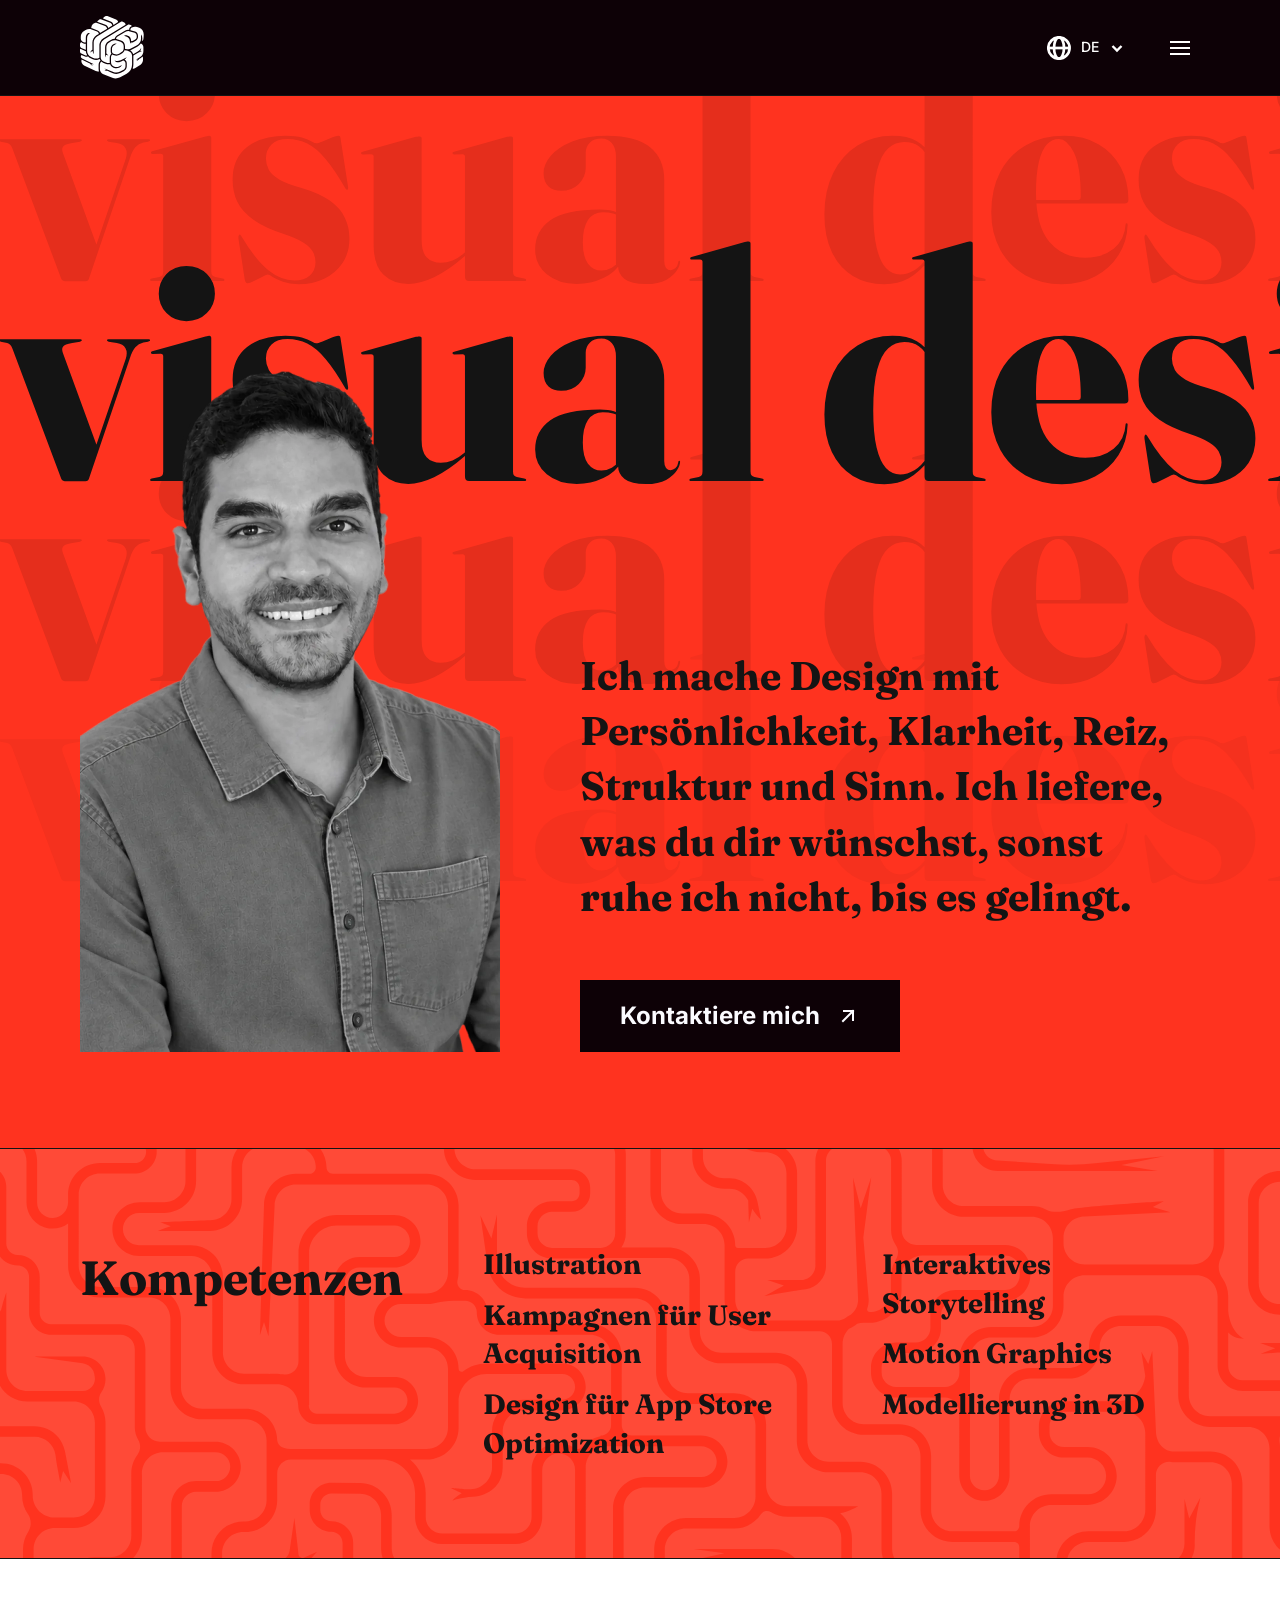
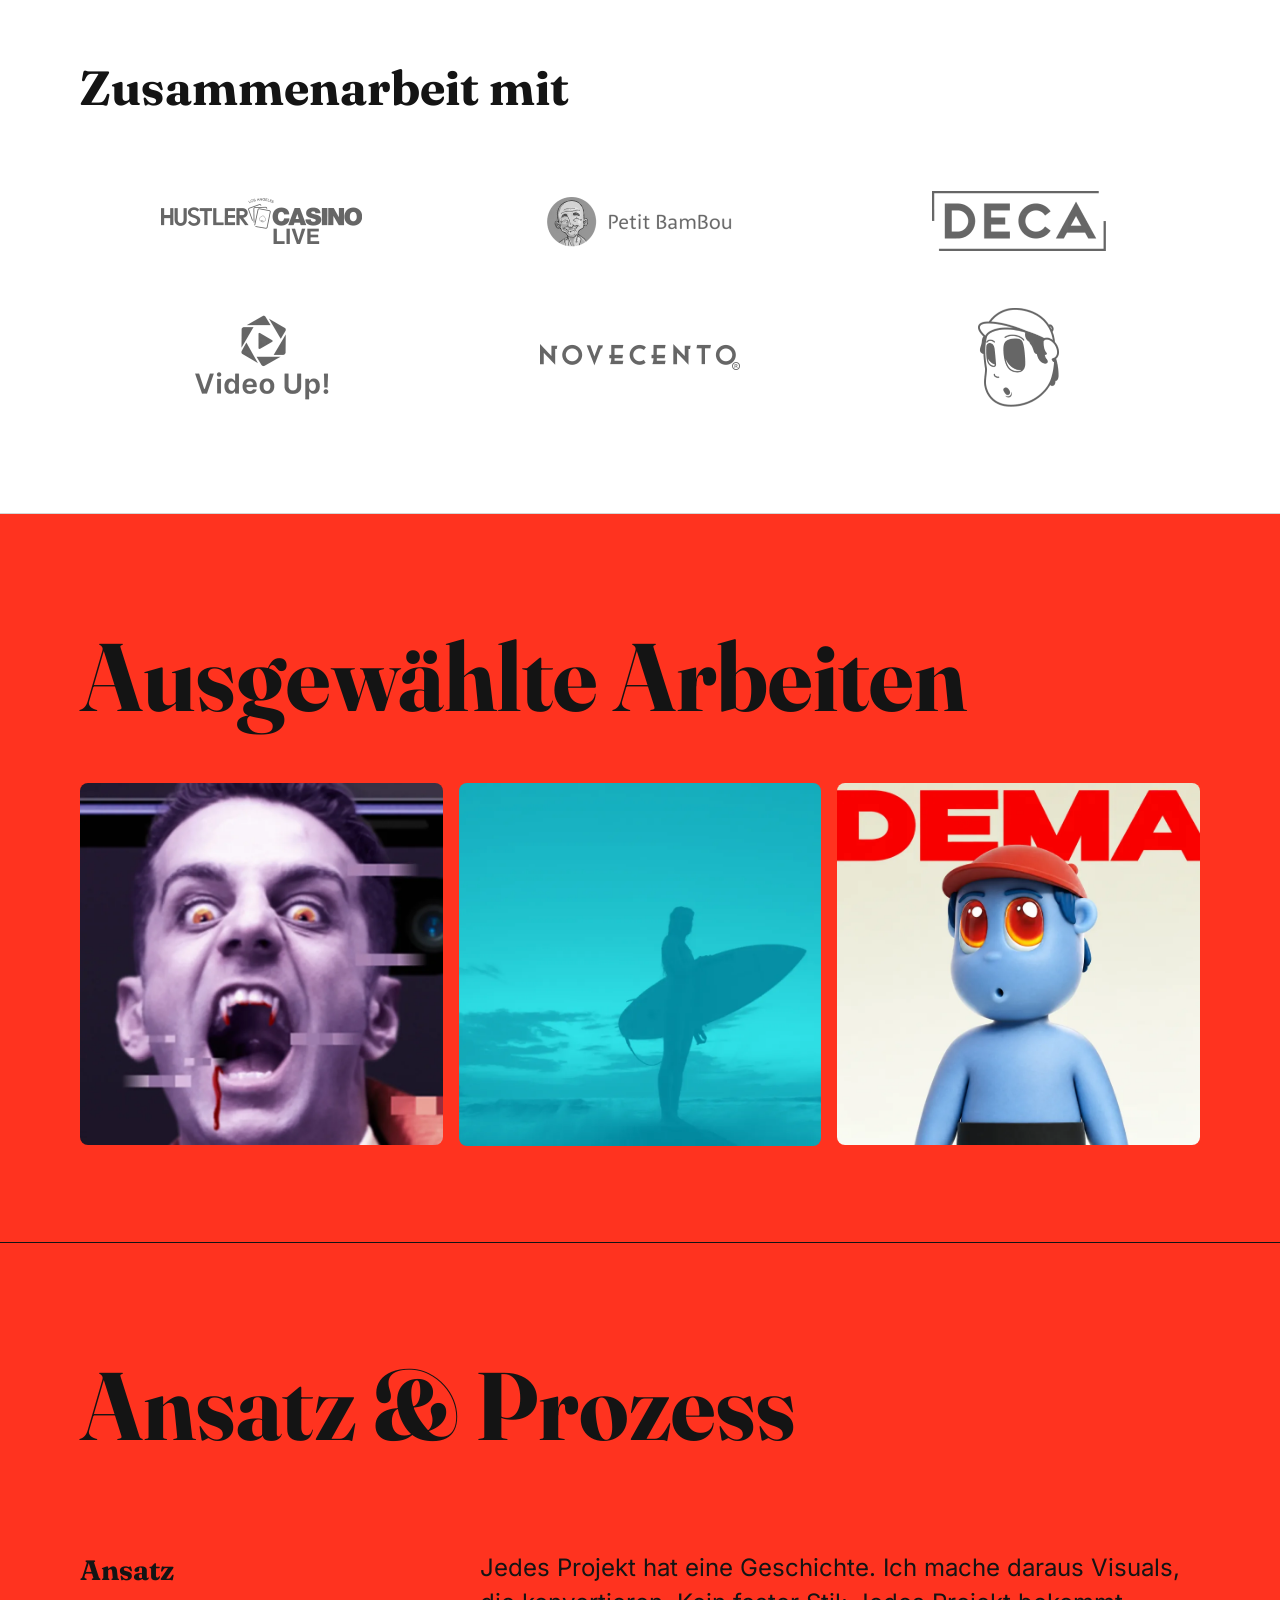
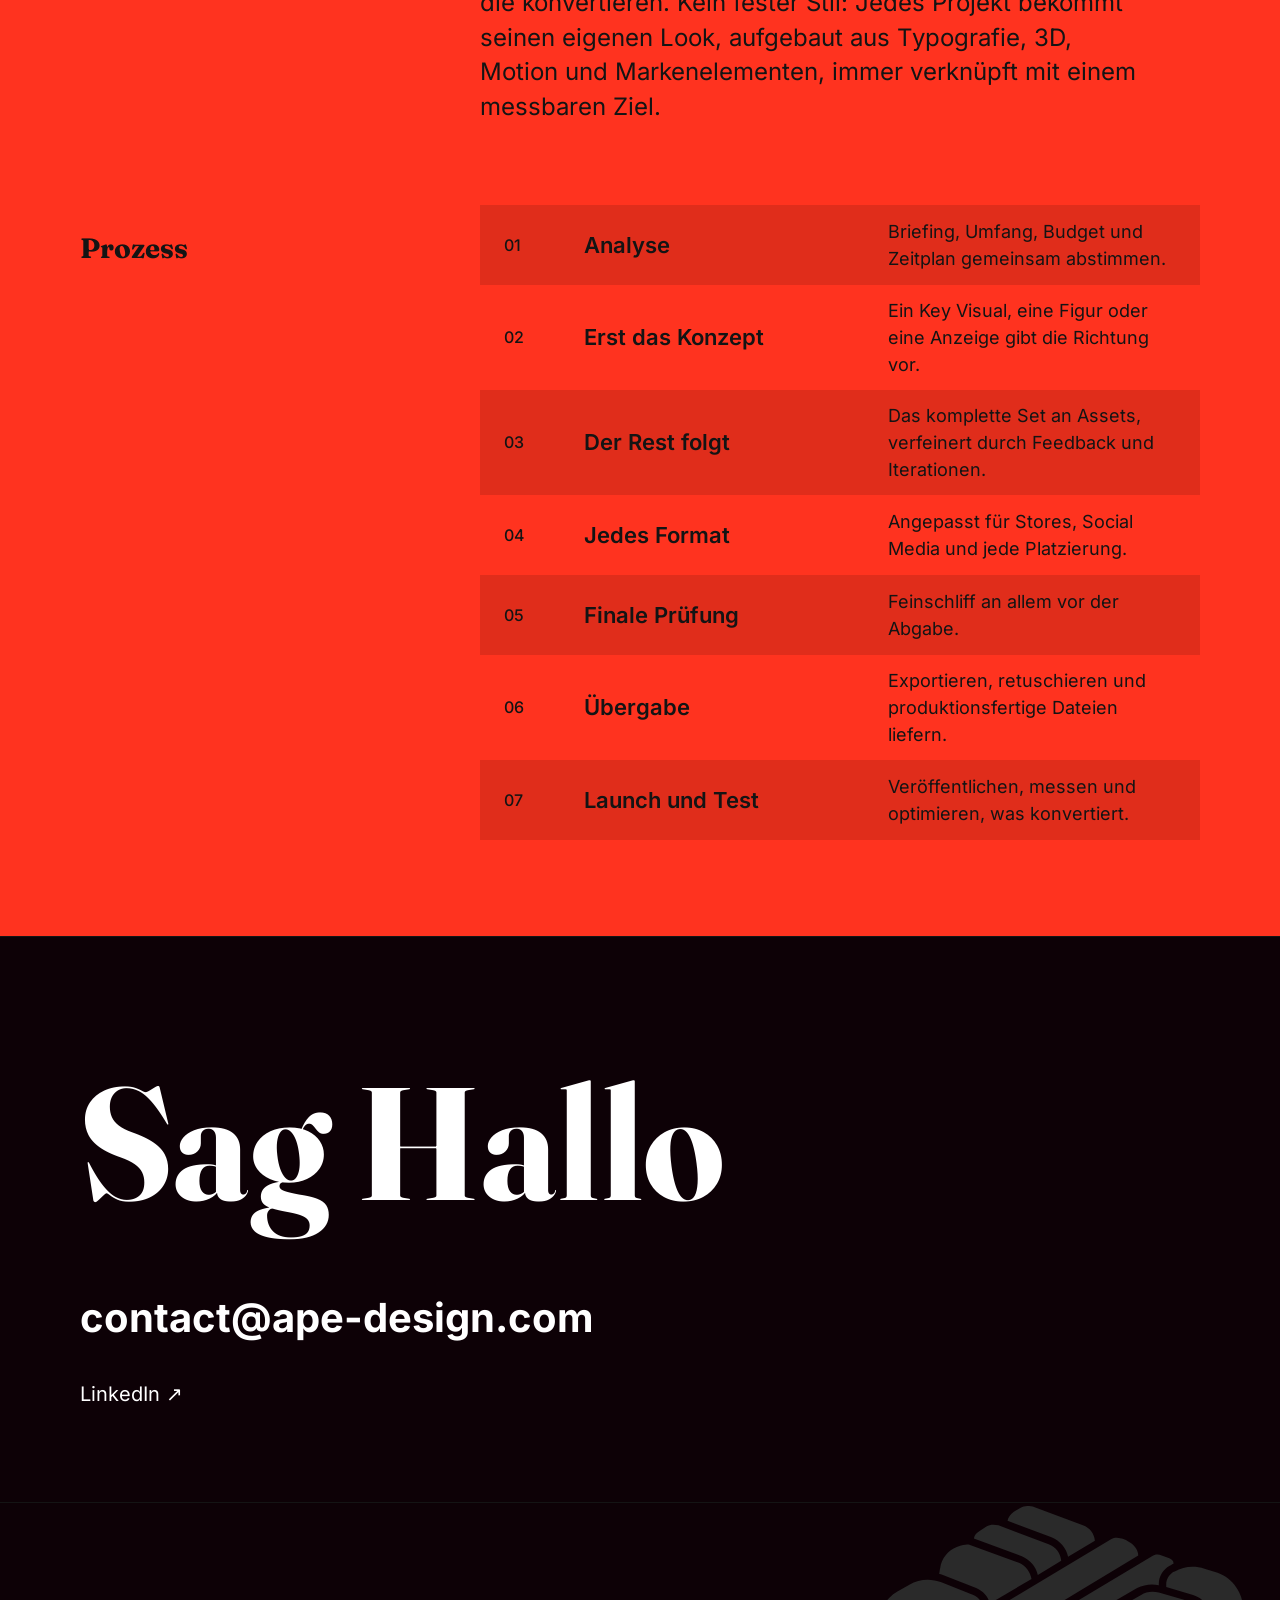
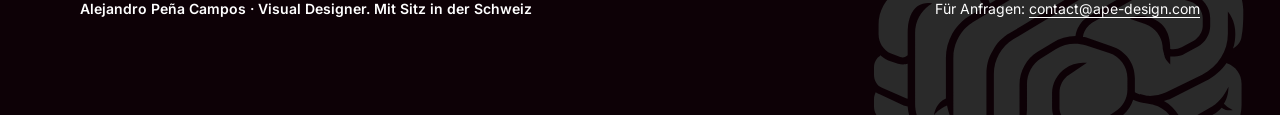
==== commit 1cb1ebb4: "Remove the Dribbble link from the contact section Co-Authored-By: Claude Opus 5.5 <noreply@anthropic" ====
--- a/de/index.html
+++ b/de/index.html
@@ -1,8 +1,9 @@
 <!doctype html>
-<html lang="de">
+<html lang="de" translate="no">
 <head>
   <meta charset="utf-8">
   <meta name="viewport" content="width=device-width, initial-scale=1">
+  <meta name="google" content="notranslate">
   <title>Alejandro Peña Campos · Visual Designer in der Schweiz</title>
   <meta name="description" content="Visual Designer mit Sitz in der Schweiz. ASO und UA Creatives, Illustration, Motion Graphics und 3D für Apps und Marken wie Video Up!, Petit BamBou und DeMajo.">
   <link rel="canonical" href="https://ape-design.com/de/">
@@ -335,7 +336,6 @@
       <h2 id="contact-title" class="text-contact" data-reveal>Sag Hallo</h2>
       <a class="text-email contact-email" href="mailto:contact@ape-design.com" data-reveal>contact@ape-design.com</a>
       <ul class="contact-links text-link" role="list" data-reveal>
-        <li><a href="https://dribbble.com/" target="_blank" rel="noopener">Dribbble ↗</a></li>
         <li><a href="https://www.linkedin.com/in/apenha/" target="_blank" rel="noopener">LinkedIn ↗</a></li>
       </ul>
     </section>
--- a/assets/css/components.css
+++ b/assets/css/components.css
@@ -384,7 +384,8 @@
 
 @media (min-width: 80em) {
   .capabilities-content {
-    grid-template-columns: var(--label-column) 1fr 1fr;
+    /* The label column grows when a translated title is longer than 320px. */
+    grid-template-columns: minmax(var(--label-column), max-content) 1fr 1fr;
     column-gap: var(--space-2xl);
   }
 
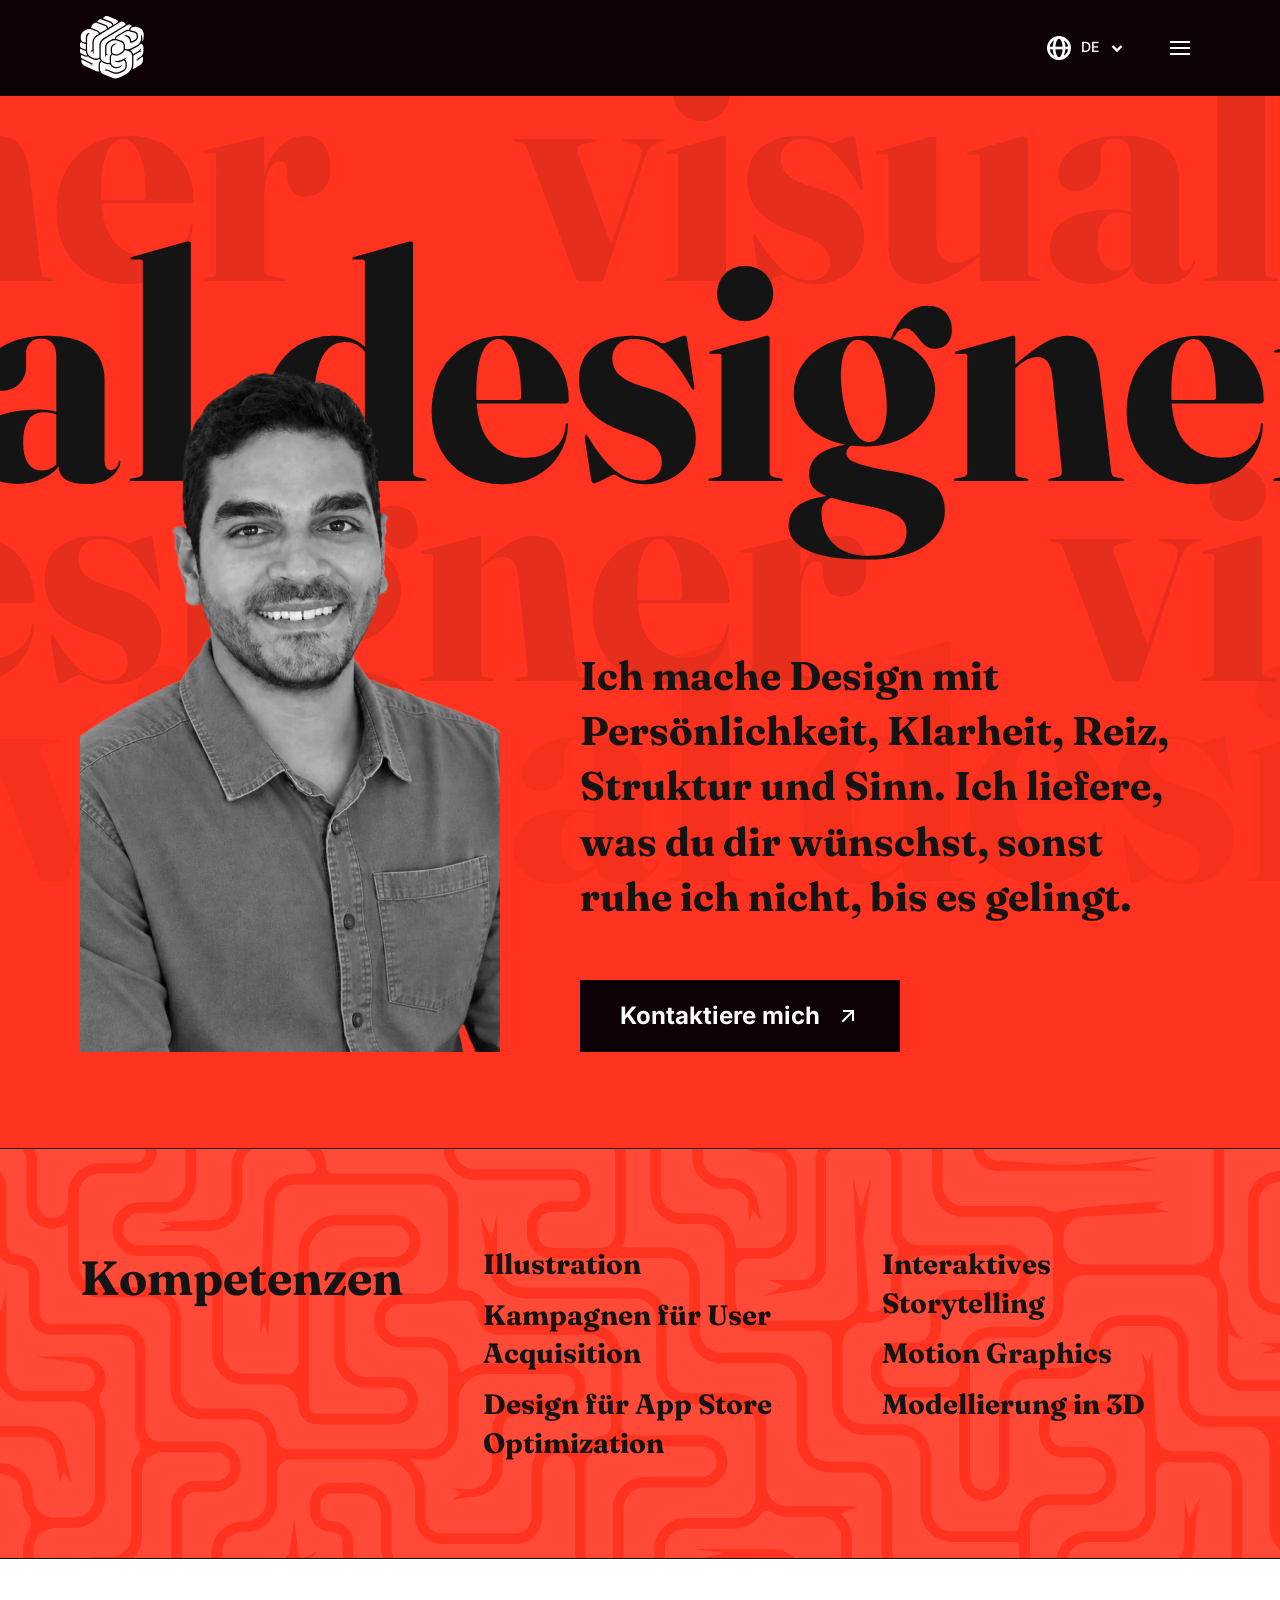
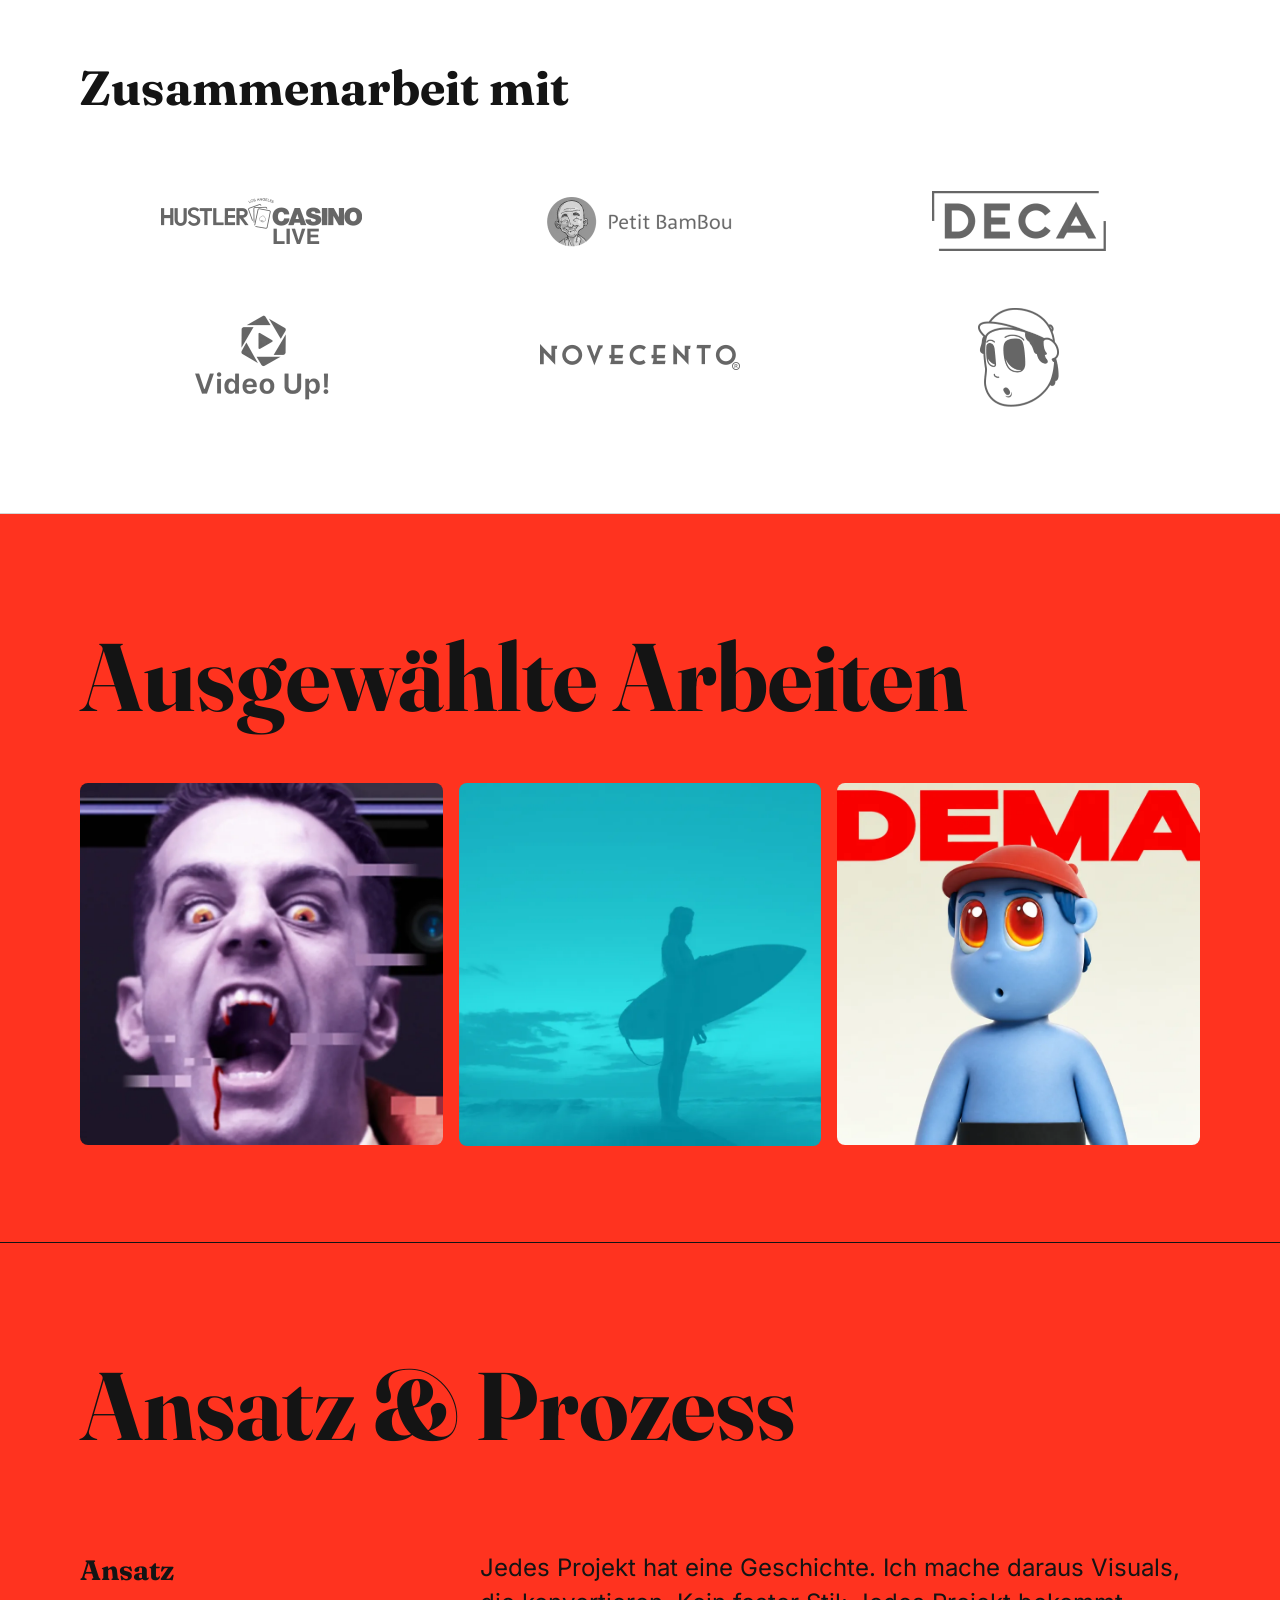
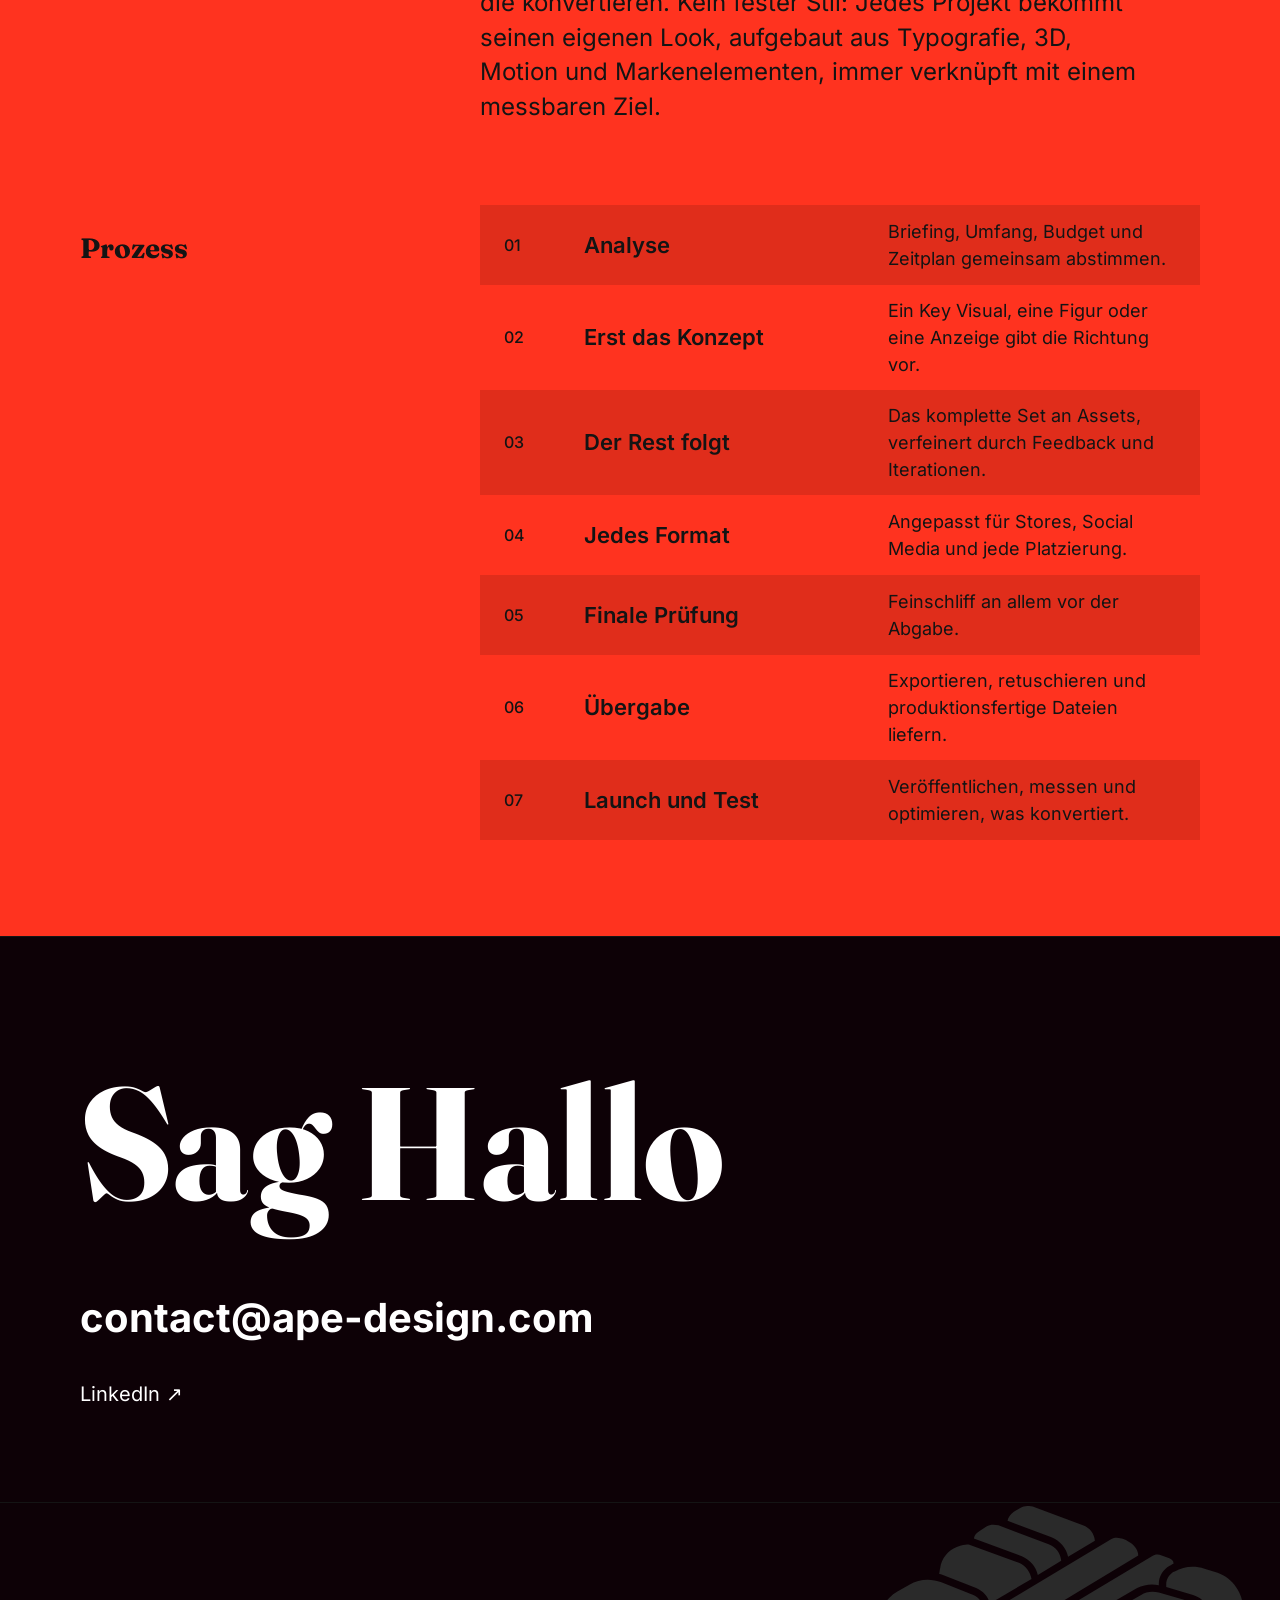
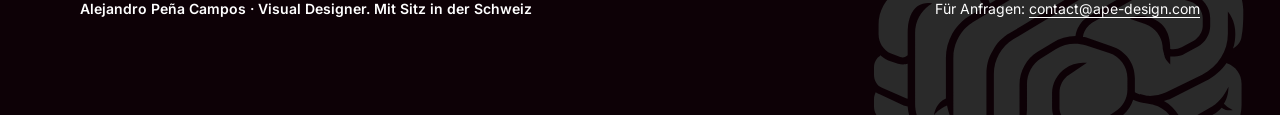
==== commit 39a89274: "Remove Playground from the menu The menu item pointed to a page that does not exist. Removed from ev" ====
--- a/de/index.html
+++ b/de/index.html
@@ -167,7 +167,6 @@
         <ul class="text-heading-s" role="list">
           <li><a href="index.html#work">Arbeiten</a></li>
           <li><a href="index.html">Über mich</a></li>
-          <li><span class="menu-soon">Playground<span class="visually-hidden"> (bald verfügbar)</span></span></li>
           <li><a href="index.html#contact">Kontakt</a></li>
         </ul>
       </nav>
--- a/assets/css/tokens.css
+++ b/assets/css/tokens.css
@@ -102,7 +102,7 @@
   --dur-slow: 900ms;
   --ease-out-expo: cubic-bezier(0.16, 1, 0.3, 1);
   --ease-in-out: cubic-bezier(0.65, 0, 0.35, 1);
-  --marquee-loop: 40s;
+  --marquee-speed: 0.6; /* hero rows move 0.6px per 1px of page scroll */
 }
 
 /* Tablet mode (Figma frame 768) */
--- a/assets/css/base.css
+++ b/assets/css/base.css
@@ -3,7 +3,8 @@
 
 html {
   scroll-behavior: smooth;
-  scroll-padding-top: var(--space-l);
+  /* Anchor links land below the pinned header. */
+  scroll-padding-top: var(--header-height);
 }
 
 body {
--- a/assets/css/components.css
+++ b/assets/css/components.css
@@ -21,7 +21,11 @@
 .icon-globe { stroke-width: 2.7; stroke-linecap: butt; }
 
 /* ── Site header ────────────────────────── */
+/* Pinned to the top of the window while the page scrolls. */
 .site-header {
+  position: sticky;
+  top: 0;
+  z-index: 50;
   display: flex;
   align-items: center;
   justify-content: space-between;
@@ -192,11 +196,6 @@
 .site-menu-nav a:hover,
 .site-menu-nav a[aria-current="page"] { color: var(--color-accent); }
 
-.menu-soon {
-  color: var(--neutral-600);
-  cursor: default;
-}
-
 @media (min-width: 48em) {
   .site-menu-inner {
     grid-template-columns: auto 1fr auto;
@@ -302,9 +301,10 @@
 }
 
 /* ── Hero marquees ──────────────────────── */
-/* Four rows of "visual designer" drift behind the intro. Row 02 (ink) runs
-   right to left, the three red rows run left to right. Each track holds four
-   copies, so moving it by 25% equals exactly one word and loops seamlessly. */
+/* Four rows of "visual designer" slide behind the intro as the page scrolls.
+   Row 02 (ink) runs right to left, the three red rows run left to right. Each
+   track holds four copies, so moving it by 25% equals exactly one word and
+   loops seamlessly. */
 .hero-marquees {
   position: absolute;
   inset: 0;
--- a/assets/css/motion.css
+++ b/assets/css/motion.css
@@ -1,7 +1,7 @@
 /* motion.css: CSS only animation and the reduced motion safety net.
    Motion plan (see assets/js/motion.js for the scroll part):
-   1. Hero moment: four "visual designer" rows drift in opposite directions
-      while the portrait and statement rise in on load.
+   1. Hero moment: four "visual designer" rows slide in opposite directions
+      as the visitor scrolls, while the portrait and statement rise in on load.
    2. Supporting: sections and tiles fade up once as they scroll into view.
    3. Micro: tile overlay, button arrow, link colors, menu sheet slide.
    4. Transitions: pages cross fade (View Transitions API).
@@ -12,26 +12,19 @@
    nothing is ever hidden. */
 
 /* ── Hero marquees ──────────────────────── */
-@keyframes marquee-rtl {
-  from { transform: translateX(0); }
-  to   { transform: translateX(-25%); }
+/* The rows move with the page scroll, not on a timer (motion.js sets the
+   transform). Row 02 runs right to left, the three red rows left to right.
+   --marquee-start is where each row sits before any scroll, as a share of
+   one word: this is the Figma composition, also shown without JavaScript. */
+.marquee-track {
+  transform: translateX(calc(-25% + var(--marquee-start, 0) * 25%));
+  will-change: transform;
 }
 
-@keyframes marquee-ltr {
-  from { transform: translateX(-25%); }
-  to   { transform: translateX(0); }
-}
-
-/* Negative delays start each row at its Figma position. */
-.marquee-track {
-  animation: marquee-ltr var(--marquee-loop) linear infinite;
-  animation-delay: var(--marquee-phase, 0s);
-}
-
-.marquee--1 .marquee-track { --marquee-phase: -9.6s; }
-.marquee--2 .marquee-track { --marquee-phase: -10.6s; animation-name: marquee-rtl; }
-.marquee--3 .marquee-track { --marquee-phase: -19.6s; }
-.marquee--4 .marquee-track { --marquee-phase: -39.6s; }
+.marquee--1 .marquee-track { --marquee-start: 0.24; }
+.marquee--2 .marquee-track { --marquee-start: 0.735; --marquee-direction: -1; }
+.marquee--3 .marquee-track { --marquee-start: 0.49; }
+.marquee--4 .marquee-track { --marquee-start: 0.99; }
 
 /* ── Scroll reveals ─────────────────────── */
 .motion-ready [data-reveal] {
@@ -118,10 +111,9 @@
 @keyframes vt-fade-in  { from { opacity: 0; } }
 
 /* ── Reduced motion ─────────────────────── */
-/* Marquees freeze at their Figma composition; reveals become instant. */
+/* Marquees stay at their Figma composition (motion.js skips them);
+   reveals become instant. */
 @media (prefers-reduced-motion: reduce) {
-  .marquee-track { animation-play-state: paused; }
-
   .motion-ready [data-reveal] { translate: none; }
 
   *, *::before, *::after {
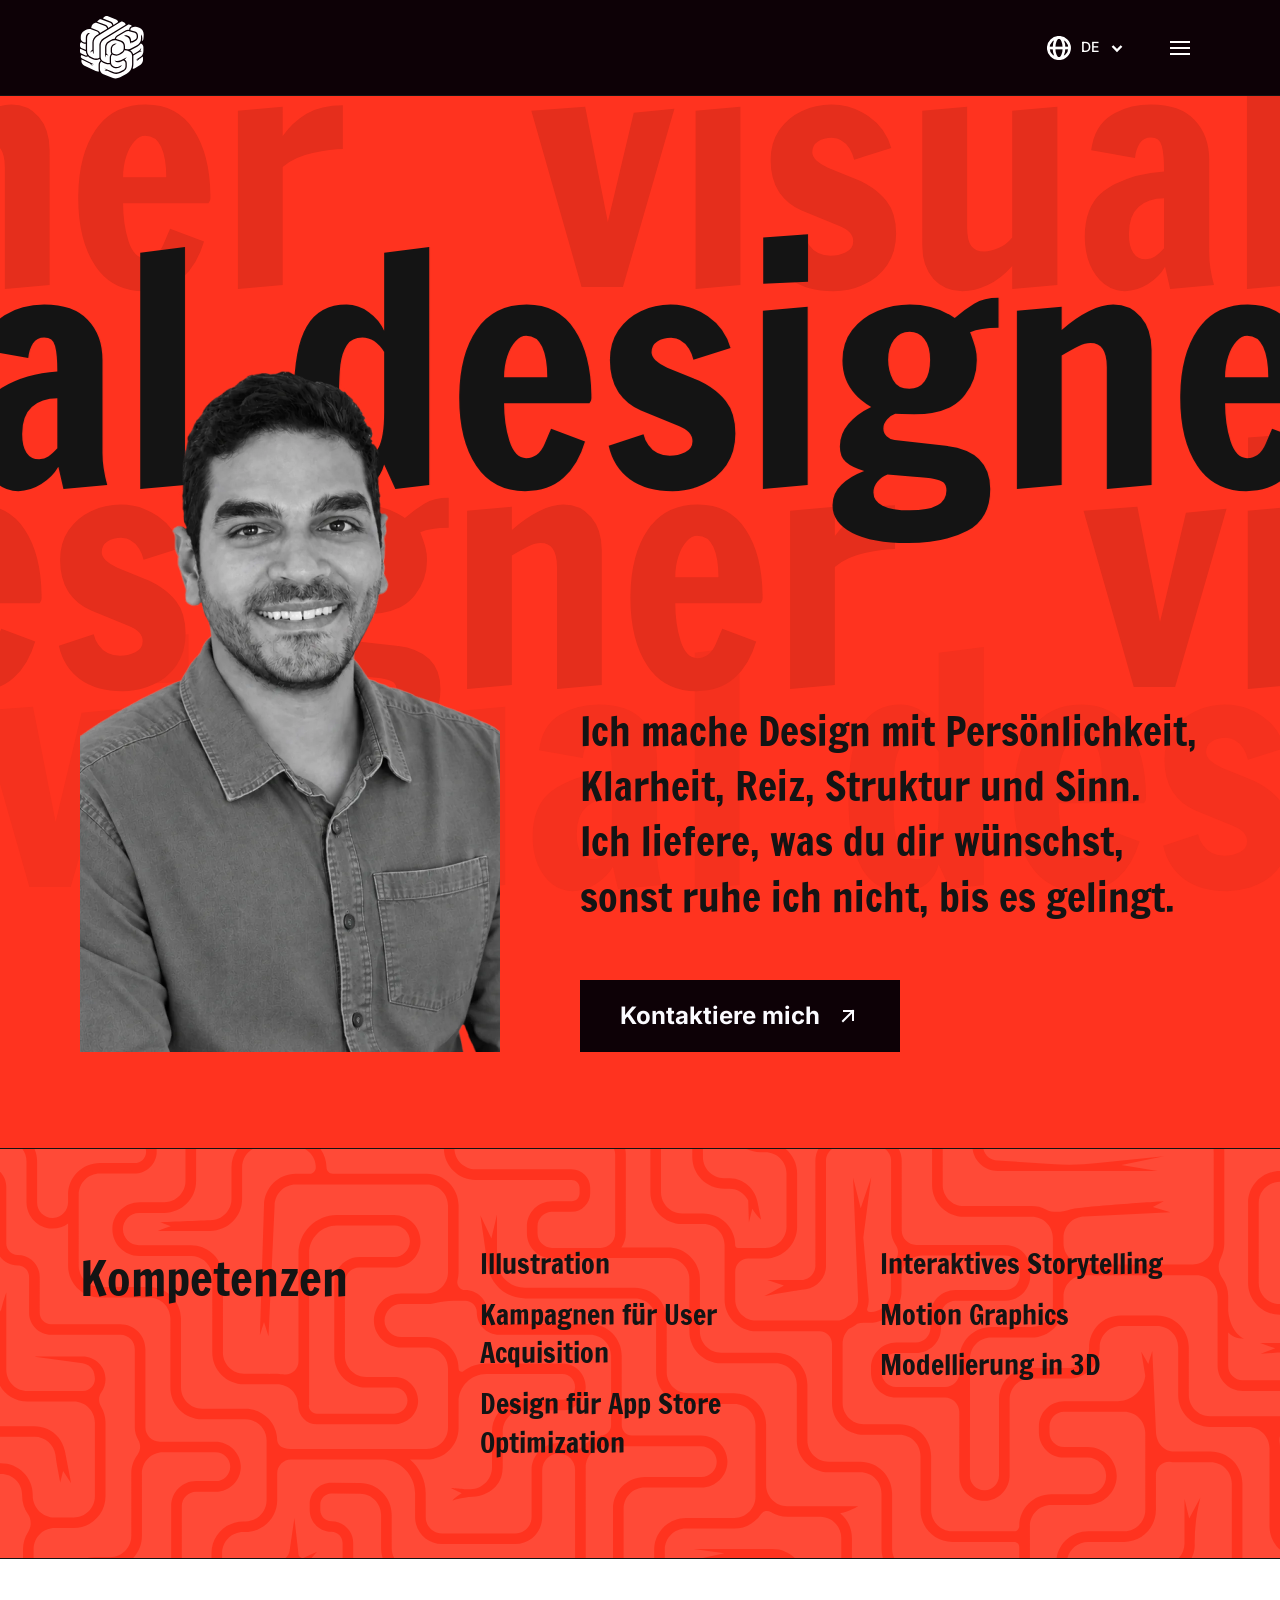
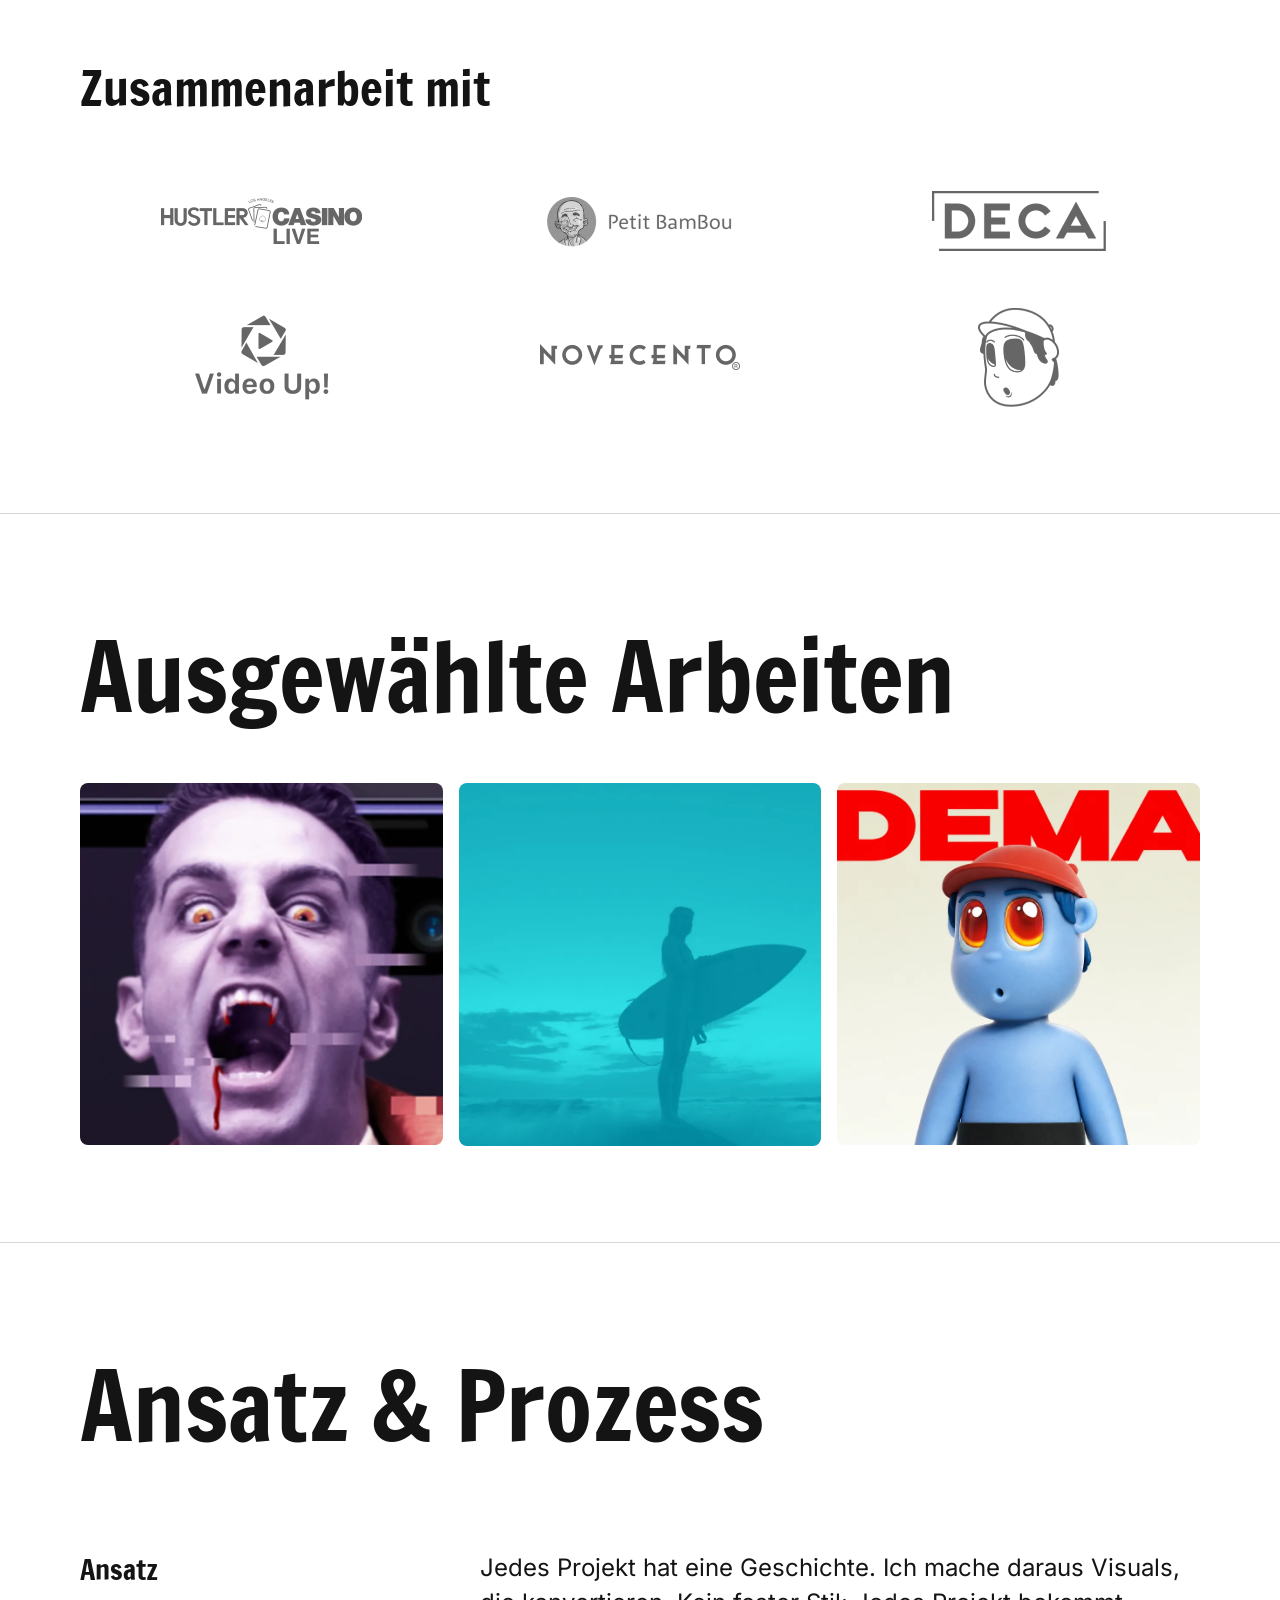
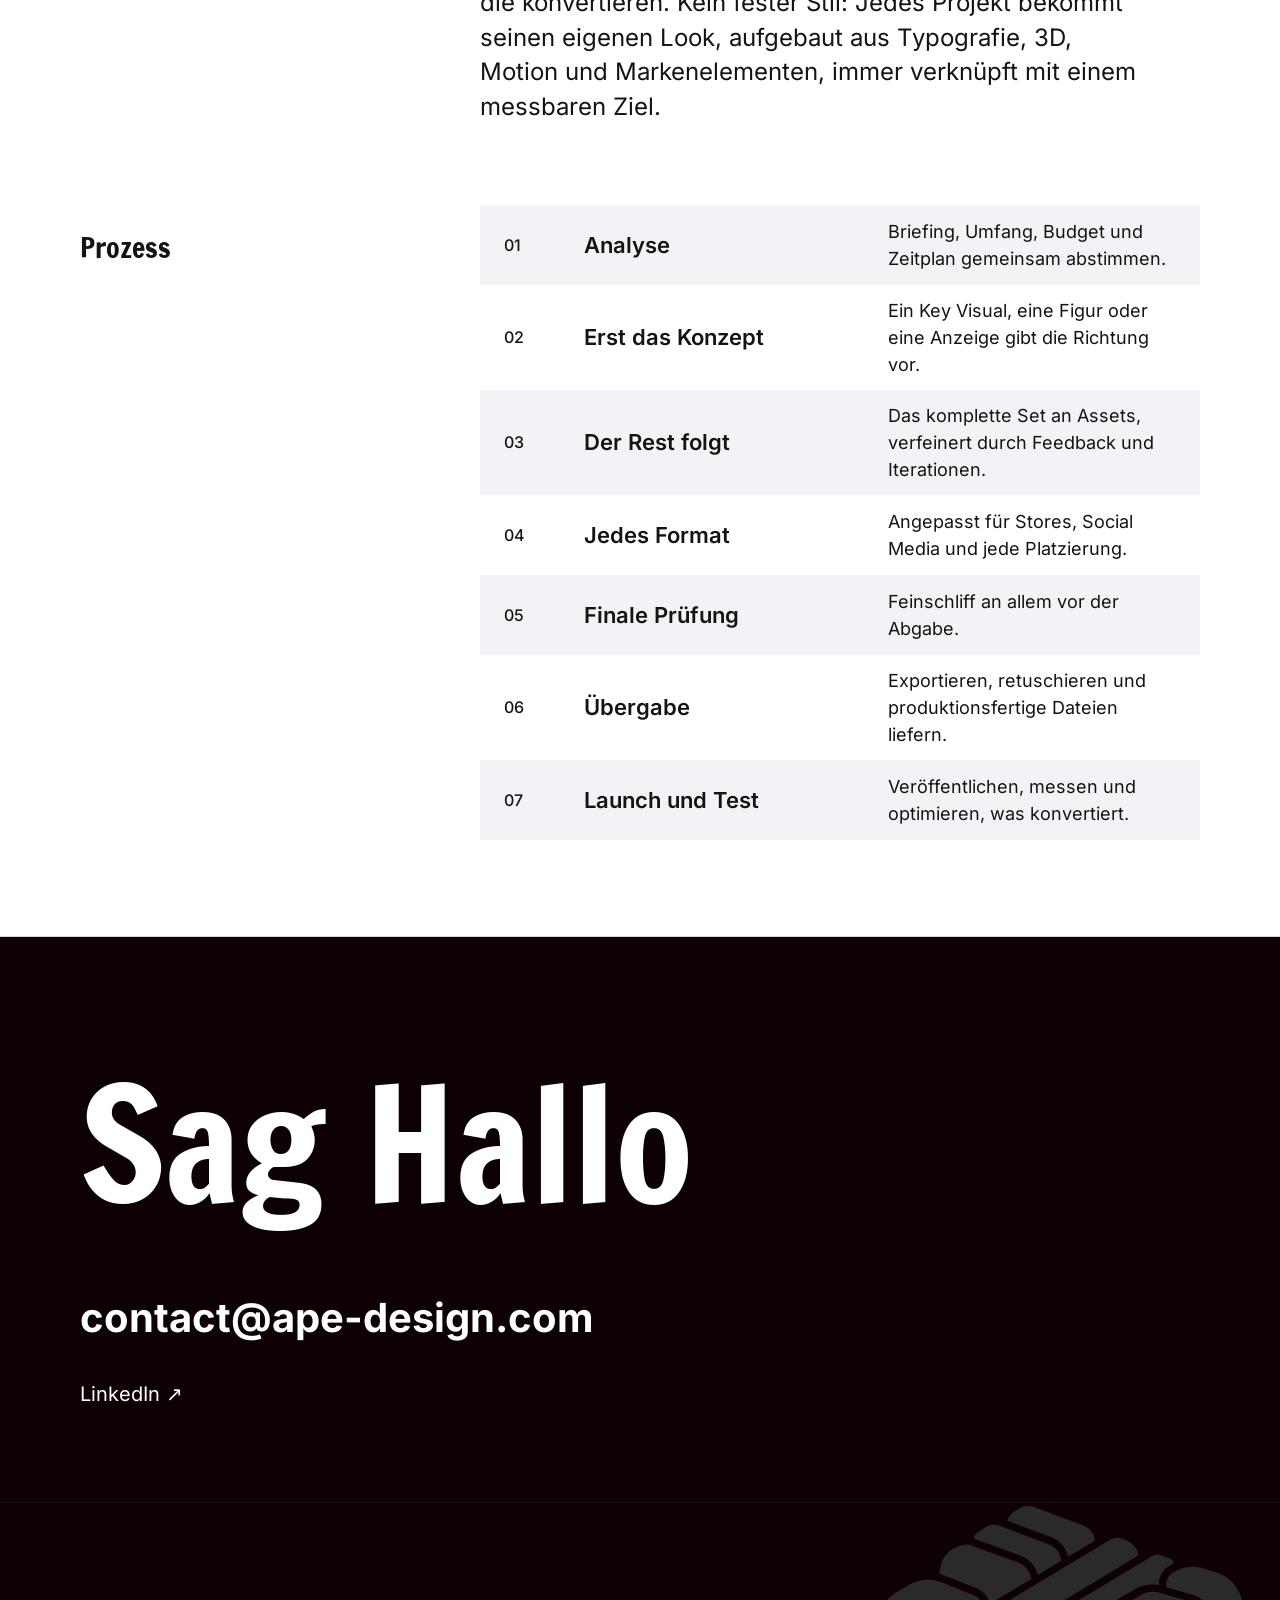
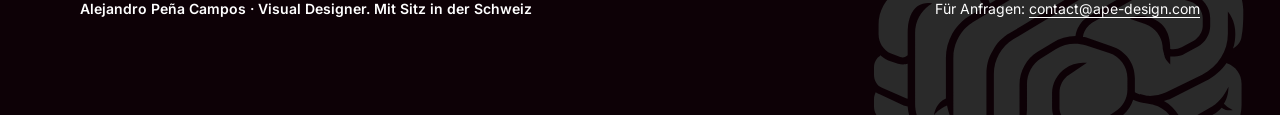
==== commit 7fdca9de: "Francois One display font and white Selected work and Approach sections - Display font is now Franco" ====
--- a/de/index.html
+++ b/de/index.html
@@ -84,17 +84,17 @@
   </script>
 
   <link rel="icon" href="../assets/img/favicon.svg" type="image/svg+xml">
-  <link rel="preload" href="../assets/fonts/fraunces-bold.woff2" as="font" type="font/woff2" crossorigin>
+  <link rel="preload" href="../assets/fonts/francois-one-latin-400.woff2" as="font" type="font/woff2" crossorigin>
   <link rel="preload" href="../assets/fonts/inter-variable.woff2" as="font" type="font/woff2" crossorigin>
   <link rel="preload" href="../assets/img/portrait.webp" as="image" fetchpriority="high">
   <!-- main.css imports the files below; preloading them saves a round trip -->
-  <link rel="preload" href="../assets/css/reset.css" as="style">
-  <link rel="preload" href="../assets/css/tokens.css" as="style">
-  <link rel="preload" href="../assets/css/base.css" as="style">
-  <link rel="preload" href="../assets/css/layout.css" as="style">
-  <link rel="preload" href="../assets/css/components.css" as="style">
-  <link rel="preload" href="../assets/css/motion.css" as="style">
-  <link rel="stylesheet" href="../assets/css/main.css">
+  <link rel="preload" href="../assets/css/reset.css?v=3" as="style">
+  <link rel="preload" href="../assets/css/tokens.css?v=3" as="style">
+  <link rel="preload" href="../assets/css/base.css?v=3" as="style">
+  <link rel="preload" href="../assets/css/layout.css?v=3" as="style">
+  <link rel="preload" href="../assets/css/components.css?v=3" as="style">
+  <link rel="preload" href="../assets/css/motion.css?v=3" as="style">
+  <link rel="stylesheet" href="../assets/css/main.css?v=3">
 
   <script>document.documentElement.classList.add("js");</script>
   <script defer src="../assets/js/ui.js"></script>
--- a/assets/css/tokens.css
+++ b/assets/css/tokens.css
@@ -4,12 +4,12 @@
    times: mobile first here, then overridden at 48em (768px) and 80em (1280px).
    Change a value here and it updates everywhere. */
 
-/* Fonts are self hosted in assets/fonts. To switch the display font to
-   The Henston, add its @font-face below and change --font-display. */
+/* Fonts are self hosted in assets/fonts. The display font is Francois One
+   (Google Fonts, one weight only, so display styles use font-weight 400). */
 @font-face {
-  font-family: "Fraunces";
-  src: url("../fonts/fraunces-bold.woff2") format("woff2");
-  font-weight: 700;
+  font-family: "Francois One";
+  src: url("../fonts/francois-one-latin-400.woff2") format("woff2");
+  font-weight: 400;
   font-style: normal;
   font-display: swap;
 }
@@ -30,6 +30,7 @@
   --brand-scarlet-fire-deep: #e52e1c;
   --brand-scarlet-fire-faint: #f5311e;
   --brand-scarlet-fire-stripe: #e02d1b;
+  --surface-soft: #f3f2f6;      /* process stripes on white */
   --brand-scarlet-fire-glow: #ff4a37;
   --brand-vibrant-coral: #ff695c;
 
@@ -52,7 +53,7 @@
   --color-line: var(--neutral-200);
 
   /* Font families */
-  --font-display: "Fraunces", Georgia, "Times New Roman", serif;
+  --font-display: "Francois One", "Arial Narrow", Impact, sans-serif;
   --font-body: "Inter", system-ui, -apple-system, "Segoe UI", Roboto, sans-serif;
 
   /* Type sizes (Mobile) */
--- a/assets/css/base.css
+++ b/assets/css/base.css
@@ -33,9 +33,8 @@
 .text-statement,
 .text-label {
   font-family: var(--font-display);
-  font-weight: 700;
+  font-weight: 400;
   line-height: var(--leading-display);
-  font-variation-settings: "SOFT" 0, "WONK" 1;
 }
 
 .text-signature { font-size: var(--type-display); }
--- a/assets/css/components.css
+++ b/assets/css/components.css
@@ -130,7 +130,7 @@
   margin: 0;
   padding: 0 max(var(--grid-margin), (100% - var(--grid-content)) / 2) 40px;
   border: 0;
-  background: var(--neutral-900);
+  background: var(--color-surface-inverse); /* same black as the header */
   color: var(--neutral-0);
   overflow-y: auto;
 }
@@ -182,9 +182,11 @@
   padding-top: 72px;
 }
 
+/* Menu links sit on the right hand side. */
 .site-menu-nav ul {
   display: flex;
   flex-direction: column;
+  align-items: flex-end;
   gap: 8px;
   text-transform: uppercase;
 }
@@ -219,6 +221,7 @@
     flex-direction: row;
     flex-wrap: wrap;
     align-items: baseline;
+    justify-content: flex-end;
     gap: 8px 56px;
   }
 }
@@ -313,9 +316,8 @@
   pointer-events: none;
   font-family: var(--font-display);
   font-size: var(--type-display);
-  font-weight: 700;
+  font-weight: 400;
   line-height: var(--leading-display);
-  font-variation-settings: "SOFT" 0, "WONK" 1;
 }
 
 .marquee {
@@ -427,7 +429,8 @@
 
 /* ── Selected work ──────────────────────── */
 .work {
-  border-bottom: 1px solid var(--neutral-900);
+  background: var(--neutral-0);
+  border-bottom: 1px solid var(--color-line);
   color: var(--neutral-900);
 }
 
@@ -472,7 +475,8 @@
 /* ── Approach & Process ─────────────────── */
 .approach {
   --stack-gap: var(--space-2xl);
-  border-bottom: 1px solid var(--neutral-900);
+  background: var(--neutral-0);
+  border-bottom: 1px solid var(--color-line);
   color: var(--neutral-900);
 }
 
@@ -492,7 +496,7 @@
   padding: 16px;
 }
 
-.process-step:nth-child(odd) { background: var(--brand-scarlet-fire-stripe); }
+.process-step:nth-child(odd) { background: var(--surface-soft); }
 
 @media (min-width: 48em) {
   .process-step {
--- a/assets/css/main.css
+++ b/assets/css/main.css
@@ -1,9 +1,9 @@
 /* main.css: entry point. Edit the files below, not this one. */
 @layer reset, tokens, base, layout, components, utilities, motion;
 
-@import url("reset.css") layer(reset);
-@import url("tokens.css") layer(tokens);
-@import url("base.css") layer(base);
-@import url("layout.css") layer(layout);
-@import url("components.css") layer(components);
-@import url("motion.css") layer(motion);
+@import url("reset.css?v=3") layer(reset);
+@import url("tokens.css?v=3") layer(tokens);
+@import url("base.css?v=3") layer(base);
+@import url("layout.css?v=3") layer(layout);
+@import url("components.css?v=3") layer(components);
+@import url("motion.css?v=3") layer(motion);
